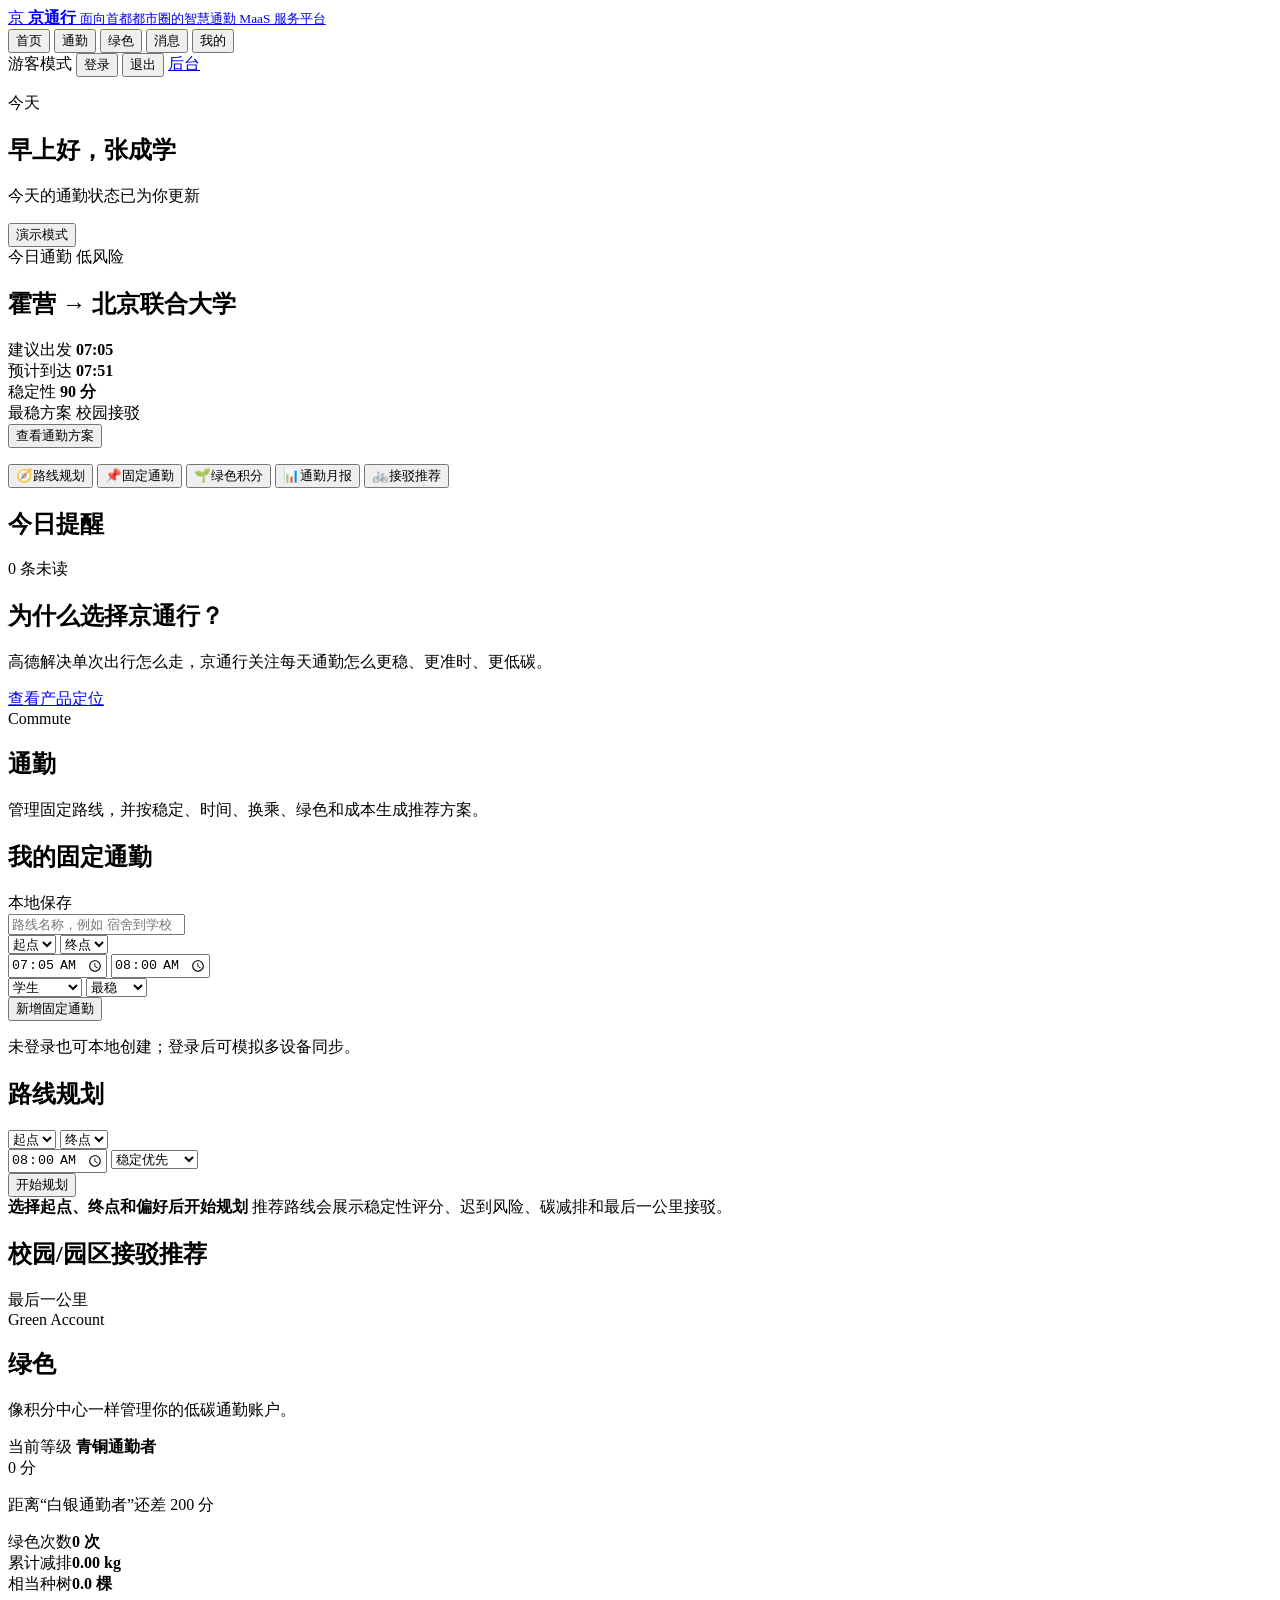
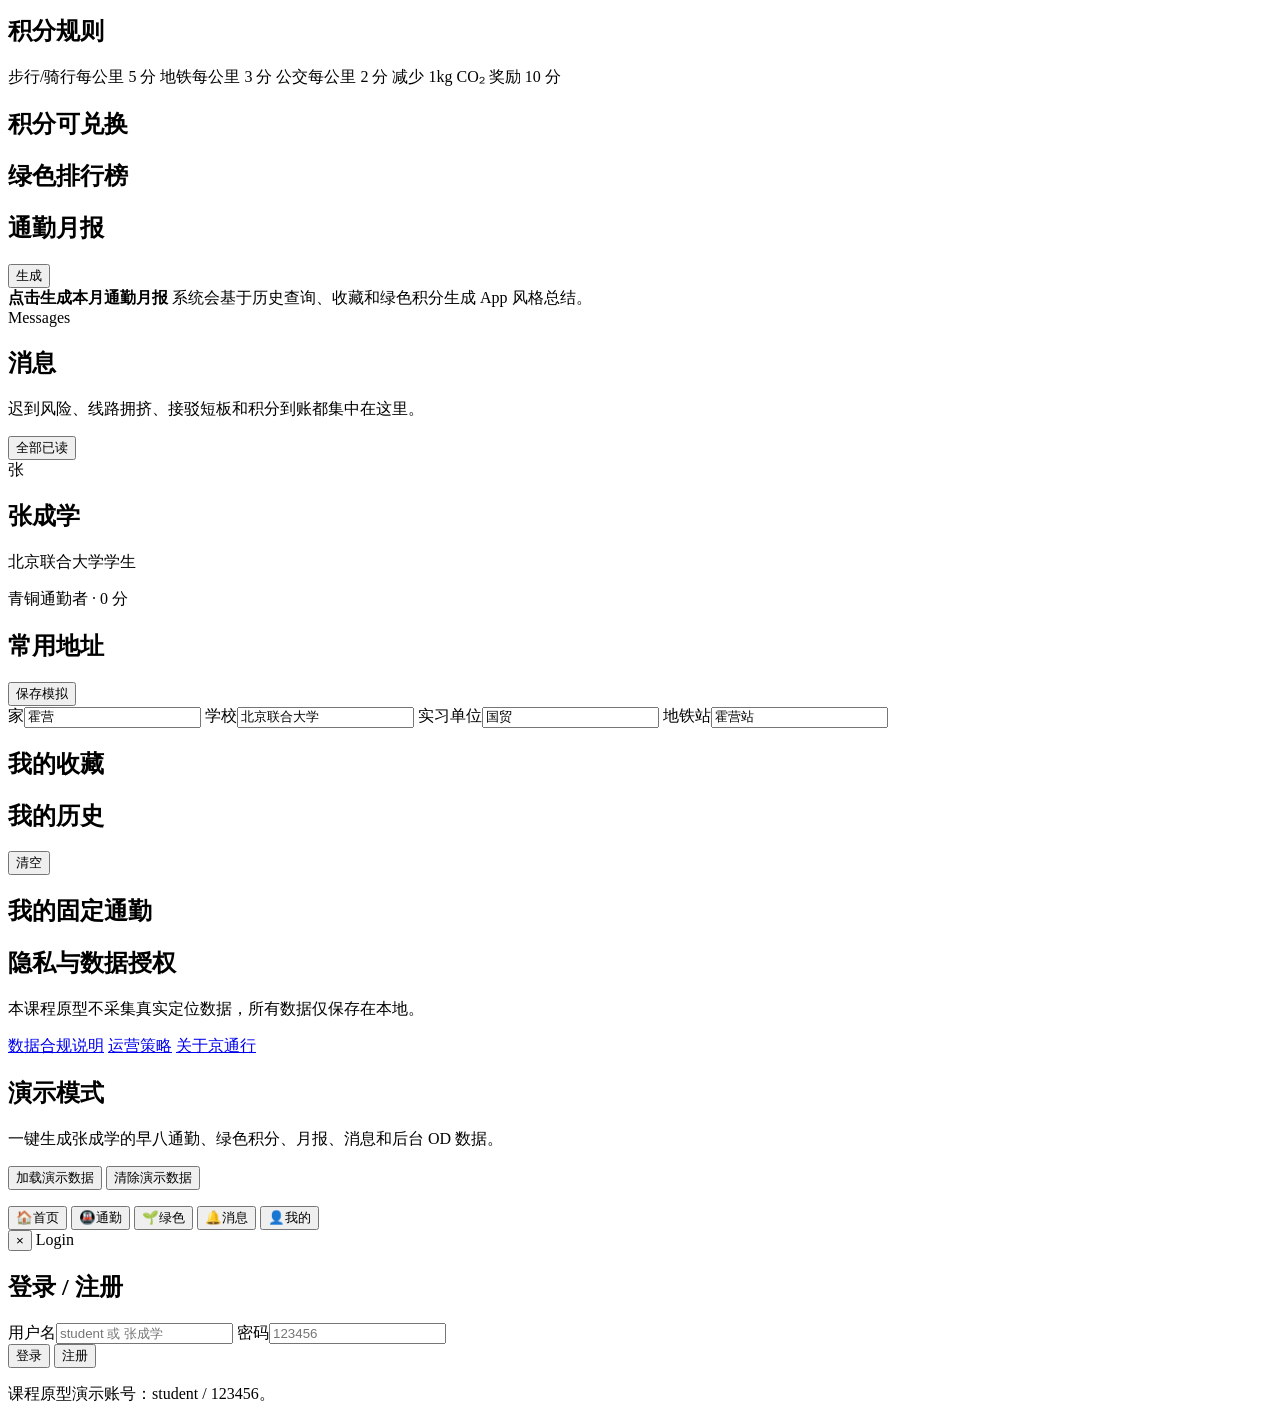
==== index.html @ 8324c2f1 "Add files via upload" ====
<!DOCTYPE html>
<html lang="zh-CN">
<head>
  <meta charset="UTF-8">
  <meta name="viewport" content="width=device-width, initial-scale=1.0">
  <title>京通行</title>
  <link rel="stylesheet" href="css/style.css">
</head>
<body class="app-body">
  <div id="appError" class="app-error" style="display:none;"></div>
  <header class="app-topbar">
    <a class="app-brand" href="index.html" aria-label="京通行首页">
      <span class="app-logo">京</span>
      <span>
        <strong>京通行</strong>
        <small>面向首都都市圈的智慧通勤 MaaS 服务平台</small>
      </span>
    </a>
    <nav class="desktop-app-tabs" aria-label="桌面端导航">
      <button class="app-tab-link active" type="button" data-tab="home" data-tab-target="home">首页</button>
      <button class="app-tab-link" type="button" data-tab="commute" data-tab-target="commute">通勤</button>
      <button class="app-tab-link" type="button" data-tab="green" data-tab-target="green">绿色</button>
      <button class="app-tab-link" type="button" data-tab="messages" data-tab-target="messages">消息</button>
      <button class="app-tab-link" type="button" data-tab="profile" data-tab-target="profile">我的</button>
    </nav>
    <div class="app-top-actions">
      <span id="currentUserLabel">游客模式</span>
      <button class="text-button" id="openAuthModalBtn" type="button">登录</button>
      <button class="text-button hidden" id="logoutBtn" type="button">退出</button>
      <a class="text-button" href="admin.html">后台</a>
    </div>
  </header>

  <main class="app-shell">
    <section class="app-panel active" id="tab-home" data-page="home" data-tab-panel="home">
      <div class="home-hero-card">
        <div>
          <p class="muted" id="todayDate">今天</p>
          <h1>早上好，<span id="homeUserName">张成学</span></h1>
          <p>今天的通勤状态已为你更新</p>
        </div>
        <button class="small-pill" id="enterDemoModeBtn" type="button" data-action="load-demo">演示模式</button>
      </div>

      <article class="today-commute-card" id="todayCommuteCard">
        <div class="card-header-row">
          <span class="section-kicker">今日通勤</span>
          <span class="risk-chip low" id="todayRiskTag">低风险</span>
        </div>
        <h2 id="todayRouteName">霍营 → 北京联合大学</h2>
        <div class="today-metrics">
          <div>
            <span>建议出发</span>
            <strong id="todayDepartTime">07:05</strong>
          </div>
          <div>
            <span>预计到达</span>
            <strong id="todayArrivalTime">07:51</strong>
          </div>
          <div>
            <span>稳定性</span>
            <strong id="todayStabilityScore">90 分</strong>
          </div>
        </div>
        <div class="stable-progress"><span id="todayStabilityBar"></span></div>
        <div class="route-tag-row">
          <span class="route-badge stable" id="todayRouteBadge">最稳方案</span>
          <span class="route-badge green">校园接驳</span>
        </div>
        <button class="app-primary-btn" type="button" data-go-tab="commute" id="viewTodayPlanBtn">查看通勤方案</button>
        <p class="demo-message" id="homeDemoModeMessage"></p>
      </article>

      <section class="quick-entry-grid" aria-label="快捷功能入口">
        <button type="button" data-go-tab="commute" data-focus="planner"><span>🧭</span>路线规划</button>
        <button type="button" data-go-tab="commute" data-focus="fixed"><span>📌</span>固定通勤</button>
        <button type="button" data-go-tab="green"><span>🌱</span>绿色积分</button>
        <button type="button" data-go-tab="green" data-focus="report"><span>📊</span>通勤月报</button>
        <button type="button" data-go-tab="commute" data-focus="last-mile"><span>🚲</span>接驳推荐</button>
      </section>

      <section class="app-card">
        <div class="card-header-row">
          <h2>今日提醒</h2>
          <span class="mini-count" id="unreadCount">0 条未读</span>
        </div>
        <div class="reminder-list" id="homeReminderList"></div>
      </section>

      <section class="difference-card">
        <h2>为什么选择京通行？</h2>
        <p>高德解决单次出行怎么走，京通行关注每天通勤怎么更稳、更准时、更低碳。</p>
        <a href="about.html">查看产品定位</a>
      </section>
    </section>

    <section class="app-panel" id="tab-commute" data-page="commute" data-tab-panel="commute">
      <div class="app-page-head">
        <div>
          <span class="section-kicker">Commute</span>
          <h1>通勤</h1>
          <p>管理固定路线，并按稳定、时间、换乘、绿色和成本生成推荐方案。</p>
        </div>
      </div>

      <section class="app-card" id="fixedSection">
        <div class="card-header-row">
          <h2>我的固定通勤</h2>
          <span class="muted">本地保存</span>
        </div>
        <div class="fixed-route-list app-list" id="fixedCommuteList"></div>
        <form class="compact-form" id="fixedCommuteForm">
          <input id="fixedRouteNameInput" type="text" placeholder="路线名称，例如 宿舍到学校" required>
          <div class="form-grid-2">
            <select id="fixedStartInput" required><option value="">起点</option></select>
            <select id="fixedEndInput" required><option value="">终点</option></select>
          </div>
          <div class="form-grid-2">
            <input id="fixedDepartTimeInput" type="time" value="07:05" aria-label="常用出发时间">
            <input id="fixedTargetArrivalInput" type="time" value="08:00" aria-label="目标到达时间">
          </div>
          <div class="form-grid-2">
            <select id="fixedUserTypeSelect">
              <option value="学生">学生</option>
              <option value="上班族">上班族</option>
              <option value="园区员工">园区员工</option>
            </select>
            <select id="fixedPreferenceSelect">
              <option value="stable">最稳</option>
              <option value="time">最快</option>
              <option value="green">绿色</option>
              <option value="cost">低成本</option>
            </select>
          </div>
          <button class="app-secondary-btn" type="submit">新增固定通勤</button>
          <p class="form-message" id="fixedCommuteMessage"></p>
          <p class="local-tip" id="fixedCommuteTip">未登录也可本地创建；登录后可模拟多设备同步。</p>
        </form>
      </section>

      <section class="app-card" id="plannerSection">
        <h2>路线规划</h2>
        <form class="planner-form compact-form" id="plannerForm">
          <div class="form-grid-2">
            <select id="startInput" required><option value="">起点</option></select>
            <select id="endInput" required><option value="">终点</option></select>
          </div>
          <div class="form-grid-2">
            <input id="targetArrivalInput" type="time" value="08:00" aria-label="目标到达时间">
            <select id="strategySelect">
              <option value="stable">稳定优先</option>
              <option value="time">时间优先</option>
              <option value="transfer">换乘少</option>
              <option value="green">绿色优先</option>
              <option value="cost">低成本优先</option>
            </select>
          </div>
          <button class="app-primary-btn" type="submit">开始规划</button>
        </form>
      </section>

      <section class="route-results" id="routeResults">
        <article class="empty-state">
          <strong>选择起点、终点和偏好后开始规划</strong>
          <span>推荐路线会展示稳定性评分、迟到风险、碳减排和最后一公里接驳。</span>
        </article>
      </section>

      <section class="app-card" id="lastMileSection">
        <div class="card-header-row">
          <h2>校园/园区接驳推荐</h2>
          <span class="muted">最后一公里</span>
        </div>
        <div class="last-mile-grid app-list" id="lastMileRecommendations"></div>
      </section>
    </section>

    <section class="app-panel" id="tab-green" data-page="green" data-tab-panel="green">
      <div class="app-page-head">
        <div>
          <span class="section-kicker">Green Account</span>
          <h1>绿色</h1>
          <p>像积分中心一样管理你的低碳通勤账户。</p>
        </div>
      </div>

      <section class="green-account-card">
        <div class="card-header-row">
          <span>当前等级</span>
          <strong id="greenLevel">青铜通勤者</strong>
        </div>
        <div class="green-score" id="greenPointTotal">0 分</div>
        <div class="stable-progress"><span id="greenProgressBar"></span></div>
        <p id="greenProgressText">距离“白银通勤者”还差 200 分</p>
        <div class="today-metrics">
          <div><span>绿色次数</span><strong id="greenTripCount">0 次</strong></div>
          <div><span>累计减排</span><strong id="carbonTotal">0.00 kg</strong></div>
          <div><span>相当种树</span><strong id="treeEquivalent">0.0 棵</strong></div>
        </div>
      </section>

      <section class="app-card">
        <h2>积分规则</h2>
        <div class="rule-chip-grid">
          <span>步行/骑行每公里 5 分</span>
          <span>地铁每公里 3 分</span>
          <span>公交每公里 2 分</span>
          <span>减少 1kg CO₂ 奖励 10 分</span>
        </div>
      </section>

      <section class="app-card">
        <h2>积分可兑换</h2>
        <div class="reward-grid" id="greenRewardList"></div>
      </section>

      <section class="app-card">
        <h2>绿色排行榜</h2>
        <div class="ranking-list" id="greenRankingList"></div>
      </section>

      <section class="app-card" id="monthlyReportSection">
        <div class="card-header-row">
          <h2>通勤月报</h2>
          <button class="mini-action" id="generateMonthlyReportBtn" type="button" data-action="generate-report">生成</button>
        </div>
        <div class="monthly-report-card" id="monthlyReportCard">
          <article class="empty-state">
            <strong>点击生成本月通勤月报</strong>
            <span>系统会基于历史查询、收藏和绿色积分生成 App 风格总结。</span>
          </article>
        </div>
      </section>
    </section>

    <section class="app-panel" id="tab-messages" data-page="messages" data-tab-panel="messages">
      <div class="app-page-head">
        <div>
          <span class="section-kicker">Messages</span>
          <h1>消息</h1>
          <p>迟到风险、线路拥挤、接驳短板和积分到账都集中在这里。</p>
        </div>
        <button class="mini-action" id="markAllReadBtn" type="button" data-action="mark-all-read">全部已读</button>
      </div>
      <div class="message-list" id="messageList"></div>
    </section>

    <section class="app-panel" id="tab-profile" data-page="profile" data-tab-panel="profile">
      <div class="profile-card">
        <div class="avatar">张</div>
        <div>
          <h1 id="profileUserName">张成学</h1>
          <p id="profileUserType">北京联合大学学生</p>
          <span id="profileGreenLevel">青铜通勤者 · 0 分</span>
        </div>
      </div>

      <section class="app-card">
        <div class="card-header-row">
          <h2>常用地址</h2>
          <button class="mini-action" type="button" id="saveAddressBtn" data-action="save-address">保存模拟</button>
        </div>
        <div class="address-grid">
          <label>家<input id="homeAddressInput" value="霍营"></label>
          <label>学校<input id="schoolAddressInput" value="北京联合大学"></label>
          <label>实习单位<input id="internAddressInput" value="国贸"></label>
          <label>地铁站<input id="metroAddressInput" value="霍营站"></label>
        </div>
        <p class="form-message" id="addressMessage"></p>
      </section>

      <section class="app-card">
        <h2>我的收藏</h2>
        <div class="record-list" id="favoriteList"></div>
      </section>

      <section class="app-card">
        <div class="card-header-row">
          <h2>我的历史</h2>
          <button class="mini-action" id="clearHistoryBtn" type="button" data-action="clear-history">清空</button>
        </div>
        <div class="record-list" id="historyList"></div>
      </section>

      <section class="app-card">
        <h2>我的固定通勤</h2>
        <div class="record-list" id="profileFixedCommuteList"></div>
      </section>

      <section class="app-card privacy-entry">
        <h2>隐私与数据授权</h2>
        <p>本课程原型不采集真实定位数据，所有数据仅保存在本地。</p>
        <div class="button-row">
          <a class="app-secondary-btn" href="data-policy.html">数据合规说明</a>
          <a class="app-secondary-btn" href="operation.html">运营策略</a>
          <a class="app-secondary-btn" href="about.html">关于京通行</a>
        </div>
      </section>

      <section class="app-card">
        <h2>演示模式</h2>
        <p class="muted">一键生成张成学的早八通勤、绿色积分、月报、消息和后台 OD 数据。</p>
        <div class="button-row">
          <button class="app-primary-btn" id="profileLoadDemoBtn" type="button" data-action="load-demo">加载演示数据</button>
          <button class="app-danger-btn" id="clearDemoDataBtn" type="button" data-action="clear-demo">清除演示数据</button>
        </div>
        <p class="demo-message" id="demoModeMessage"></p>
      </section>
    </section>
  </main>

  <nav class="bottom-tabbar" aria-label="移动端底部 Tab">
    <button class="app-tab-link active" type="button" data-tab="home" data-tab-target="home"><span>🏠</span>首页</button>
    <button class="app-tab-link" type="button" data-tab="commute" data-tab-target="commute"><span>🚇</span>通勤</button>
    <button class="app-tab-link" type="button" data-tab="green" data-tab-target="green"><span>🌱</span>绿色</button>
    <button class="app-tab-link" type="button" data-tab="messages" data-tab-target="messages"><span>🔔</span>消息</button>
    <button class="app-tab-link" type="button" data-tab="profile" data-tab-target="profile"><span>👤</span>我的</button>
  </nav>

  <div class="modal-overlay hidden" id="authModal" aria-hidden="true">
    <section class="auth-modal" role="dialog" aria-modal="true" aria-labelledby="authModalTitle">
      <button class="modal-close" id="closeAuthModalBtn" type="button" aria-label="关闭登录注册弹窗">×</button>
      <span class="section-kicker">Login</span>
      <h2 id="authModalTitle">登录 / 注册</h2>
      <label>用户名<input id="usernameInput" type="text" placeholder="student 或 张成学"></label>
      <label>密码<input id="passwordInput" type="password" placeholder="123456"></label>
      <div class="button-row">
        <button class="app-primary-btn" id="loginBtn" type="button">登录</button>
        <button class="app-secondary-btn" id="registerBtn" type="button">注册</button>
      </div>
      <p class="hint" id="authMessage">课程原型演示账号：student / 123456。</p>
    </section>
  </div>

  <script src="js/data.js"></script>
  <script src="js/storage.js"></script>
  <script src="js/routePlanner.js"></script>
  <script src="js/app.js"></script>
</body>
</html>
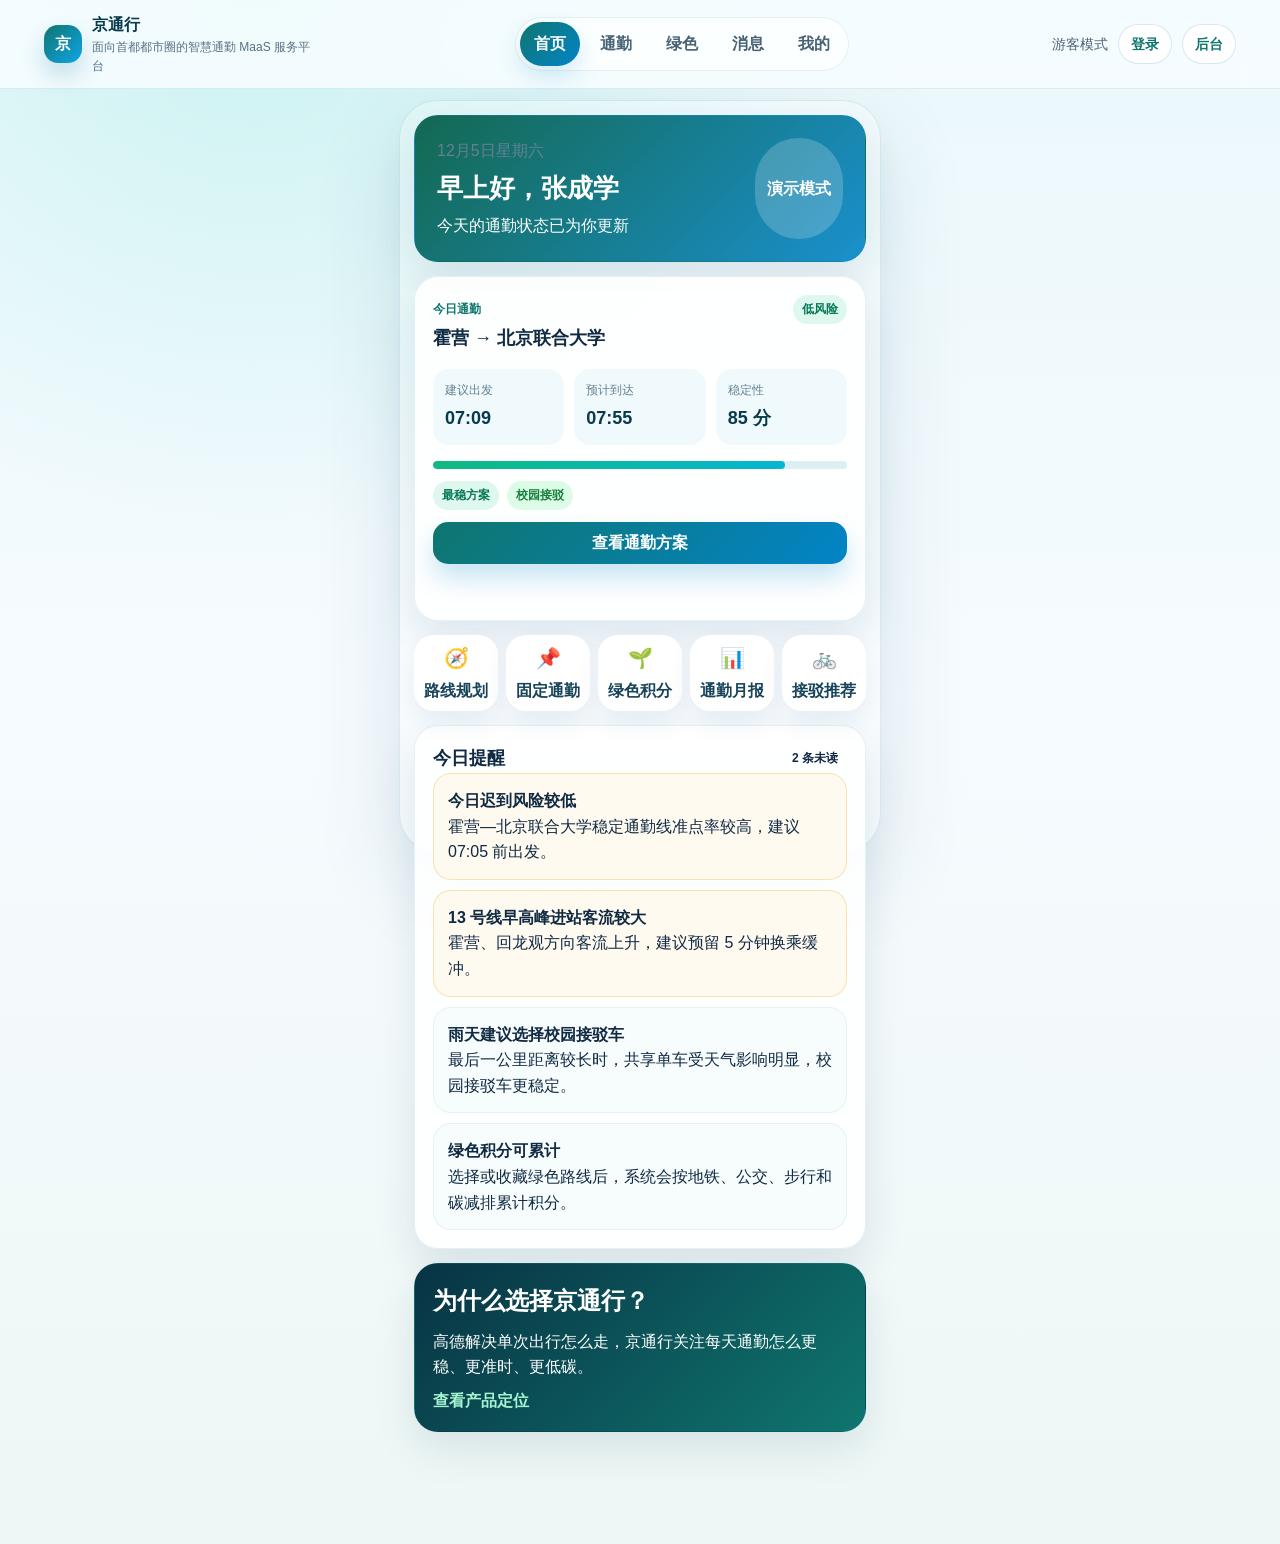
==== commit f17cac54: "Add files via upload" ====
--- a/index.html
+++ b/index.html
@@ -4,7 +4,7 @@
   <meta charset="UTF-8">
   <meta name="viewport" content="width=device-width, initial-scale=1.0">
   <title>京通行</title>
-  <link rel="stylesheet" href="css/style.css">
+  <link rel="stylesheet" href="./css/style.css">
 </head>
 <body class="app-body">
   <div id="appError" class="app-error" style="display:none;"></div>
@@ -332,9 +332,9 @@
     </section>
   </div>
 
-  <script src="js/data.js"></script>
-  <script src="js/storage.js"></script>
-  <script src="js/routePlanner.js"></script>
-  <script src="js/app.js"></script>
+  <script src="./js/data.js"></script>
+  <script src="./js/storage.js"></script>
+  <script src="./js/routePlanner.js"></script>
+  <script src="./js/app.js"></script>
 </body>
 </html>
--- a/css/style.css
+++ b/css/style.css
@@ -0,0 +1,3445 @@
+:root {
+  --bg: #edf8fb;
+  --surface: #ffffff;
+  --surface-soft: #f3fbfb;
+  --text: #12313f;
+  --muted: #647983;
+  --primary: #087ea4;
+  --primary-dark: #075e78;
+  --green: #16a085;
+  --green-dark: #0b7d6b;
+  --line: #d4e8ee;
+  --warning: #d97706;
+  --danger: #dc2626;
+  --shadow-soft: 0 8px 24px rgba(7, 94, 120, 0.1);
+  --shadow: 0 14px 40px rgba(7, 94, 120, 0.13);
+  --shadow-strong: 0 18px 48px rgba(7, 94, 120, 0.18);
+}
+
+/* Final App Prototype Upgrade */
+.app-body {
+  min-height: 100vh;
+  margin: 0;
+  background:
+    radial-gradient(circle at 20% 0%, rgba(45, 212, 191, 0.16), transparent 30%),
+    linear-gradient(180deg, #eaf8fb 0%, #f6fbff 45%, #eef7f5 100%);
+  color: #102a43;
+  font-family: "Microsoft YaHei", "PingFang SC", Arial, sans-serif;
+  padding-bottom: 88px;
+}
+
+.app-topbar {
+  position: sticky;
+  top: 0;
+  z-index: 50;
+  display: flex;
+  align-items: center;
+  justify-content: space-between;
+  gap: 16px;
+  padding: 12px clamp(16px, 4vw, 44px);
+  background: rgba(247, 253, 255, 0.86);
+  backdrop-filter: blur(16px);
+  border-bottom: 1px solid rgba(15, 118, 110, 0.12);
+}
+
+.app-brand {
+  display: flex;
+  align-items: center;
+  gap: 10px;
+  color: #073b4c;
+  text-decoration: none;
+}
+
+.app-logo {
+  display: grid;
+  place-items: center;
+  width: 38px;
+  height: 38px;
+  border-radius: 14px;
+  color: #fff;
+  font-weight: 800;
+  background: linear-gradient(135deg, #0f766e, #0ea5e9);
+  box-shadow: 0 12px 24px rgba(14, 116, 144, 0.22);
+}
+
+.app-brand strong,
+.app-brand small {
+  display: block;
+}
+
+.app-brand small {
+  max-width: 220px;
+  color: #587184;
+  font-size: 12px;
+}
+
+.desktop-app-tabs {
+  display: flex;
+  gap: 6px;
+  padding: 4px;
+  background: rgba(255, 255, 255, 0.7);
+  border: 1px solid rgba(15, 118, 110, 0.1);
+  border-radius: 999px;
+}
+
+.app-tab-link {
+  border: 0;
+  border-radius: 999px;
+  padding: 9px 14px;
+  background: transparent;
+  color: #486276;
+  font-weight: 700;
+  cursor: pointer;
+  transition: 0.2s ease;
+}
+
+.app-tab-link.active,
+.app-tab-link:hover {
+  color: #fff;
+  background: linear-gradient(135deg, #0f766e, #0284c7);
+  box-shadow: 0 10px 24px rgba(2, 132, 199, 0.18);
+}
+
+.app-top-actions {
+  display: flex;
+  align-items: center;
+  gap: 10px;
+  white-space: nowrap;
+  color: #486276;
+  font-size: 14px;
+}
+
+.text-button,
+.mini-action,
+.small-pill {
+  border: 1px solid rgba(14, 116, 144, 0.16);
+  border-radius: 999px;
+  background: #fff;
+  color: #0f766e;
+  cursor: pointer;
+  font-weight: 800;
+  text-decoration: none;
+}
+
+.text-button {
+  padding: 8px 12px;
+}
+
+.mini-action {
+  padding: 7px 11px;
+  font-size: 12px;
+}
+
+.mini-action.danger,
+.app-danger-btn {
+  color: #b42318;
+  border-color: rgba(220, 38, 38, 0.22);
+  background: #fff5f5;
+}
+
+.small-pill {
+  padding: 8px 12px;
+  color: #fff;
+  border: 0;
+  background: rgba(255, 255, 255, 0.2);
+}
+
+.app-shell {
+  width: min(100%, 480px);
+  margin: 0 auto;
+  padding: 18px 14px 24px;
+}
+
+.app-panel {
+  display: none;
+  animation: appFade 0.22s ease;
+}
+
+.app-panel.active {
+  display: block;
+}
+
+@keyframes appFade {
+  from { opacity: 0; transform: translateY(8px); }
+  to { opacity: 1; transform: translateY(0); }
+}
+
+.home-hero-card,
+.today-commute-card,
+.app-card,
+.green-account-card,
+.profile-card,
+.route-card,
+.difference-card {
+  border: 1px solid rgba(14, 116, 144, 0.1);
+  border-radius: 24px;
+  background: rgba(255, 255, 255, 0.88);
+  box-shadow: 0 18px 42px rgba(15, 67, 99, 0.11);
+}
+
+.home-hero-card {
+  display: flex;
+  justify-content: space-between;
+  gap: 18px;
+  padding: 22px;
+  color: #fff;
+  background:
+    linear-gradient(135deg, rgba(6, 95, 70, 0.94), rgba(2, 132, 199, 0.9)),
+    repeating-linear-gradient(120deg, rgba(255, 255, 255, 0.14) 0 2px, transparent 2px 28px);
+}
+
+.home-hero-card h1,
+.app-page-head h1,
+.profile-card h1 {
+  margin: 4px 0;
+  font-size: 26px;
+  letter-spacing: 0;
+}
+
+.home-hero-card p,
+.app-page-head p {
+  margin: 0;
+}
+
+.muted,
+.local-tip,
+.app-page-head p,
+.route-reason {
+  color: #648093;
+}
+
+.today-commute-card,
+.app-card,
+.green-account-card,
+.difference-card {
+  margin-top: 14px;
+  padding: 18px;
+}
+
+.card-header-row {
+  display: flex;
+  align-items: center;
+  justify-content: space-between;
+  gap: 10px;
+}
+
+.card-header-row h2,
+.app-card h2,
+.today-commute-card h2 {
+  margin: 0;
+  font-size: 18px;
+  letter-spacing: 0;
+}
+
+.section-kicker {
+  color: #0f766e;
+  font-size: 12px;
+  font-weight: 900;
+  text-transform: uppercase;
+}
+
+.today-metrics,
+.route-stat-grid,
+.mini-metrics {
+  display: grid;
+  gap: 10px;
+}
+
+.today-metrics {
+  grid-template-columns: repeat(3, 1fr);
+  margin: 16px 0;
+}
+
+.today-metrics div,
+.route-stat-grid div {
+  min-width: 0;
+  padding: 12px;
+  border-radius: 16px;
+  background: #f0f9fb;
+}
+
+.today-metrics span,
+.route-stat-grid span,
+.mini-metrics span {
+  display: block;
+  color: #648093;
+  font-size: 12px;
+}
+
+.today-metrics strong,
+.route-stat-grid strong {
+  display: block;
+  margin-top: 4px;
+  color: #073b4c;
+  font-size: 18px;
+}
+
+.stable-progress,
+.green-progress {
+  overflow: hidden;
+  height: 8px;
+  border-radius: 999px;
+  background: #dceff2;
+}
+
+.stable-progress span,
+.green-progress span {
+  display: block;
+  height: 100%;
+  border-radius: inherit;
+  background: linear-gradient(90deg, #10b981, #06b6d4);
+}
+
+.route-tag-row,
+.button-row,
+.mode-chain,
+.rule-chip-grid {
+  display: flex;
+  flex-wrap: wrap;
+  gap: 8px;
+  align-items: center;
+}
+
+.route-tag-row {
+  margin: 12px 0;
+}
+
+.route-badge,
+.risk-chip,
+.mini-count {
+  display: inline-flex;
+  align-items: center;
+  border-radius: 999px;
+  padding: 5px 9px;
+  font-size: 12px;
+  font-weight: 900;
+}
+
+.route-badge.stable,
+.risk-chip.low {
+  color: #047857;
+  background: #dff8ed;
+}
+
+.route-badge.time {
+  color: #0369a1;
+  background: #e0f2fe;
+}
+
+.route-badge.green {
+  color: #15803d;
+  background: #dcfce7;
+}
+
+.route-badge.cost,
+.risk-chip.medium {
+  color: #b45309;
+  background: #fff7d6;
+}
+
+.risk-chip.high {
+  color: #b42318;
+  background: #fee4e2;
+}
+
+.app-primary-btn,
+.app-secondary-btn,
+.app-danger-btn {
+  display: inline-flex;
+  align-items: center;
+  justify-content: center;
+  min-height: 42px;
+  border-radius: 15px;
+  padding: 0 16px;
+  border: 0;
+  font-weight: 900;
+  cursor: pointer;
+  text-decoration: none;
+  transition: transform 0.18s ease, box-shadow 0.18s ease;
+}
+
+.app-primary-btn {
+  width: 100%;
+  color: #fff;
+  background: linear-gradient(135deg, #0f766e, #0284c7);
+  box-shadow: 0 14px 26px rgba(2, 132, 199, 0.22);
+}
+
+.app-secondary-btn {
+  color: #0f766e;
+  background: #e7fbf8;
+  border: 1px solid rgba(15, 118, 110, 0.15);
+}
+
+.app-primary-btn:hover,
+.app-secondary-btn:hover,
+.mini-action:hover,
+.text-button:hover {
+  transform: translateY(-1px);
+}
+
+.quick-entry-grid {
+  display: grid;
+  grid-template-columns: repeat(5, 1fr);
+  gap: 8px;
+  margin-top: 14px;
+}
+
+.quick-entry-grid button {
+  min-height: 76px;
+  border: 0;
+  border-radius: 20px;
+  background: #fff;
+  color: #17445a;
+  box-shadow: 0 12px 24px rgba(15, 67, 99, 0.08);
+  font-weight: 800;
+  cursor: pointer;
+}
+
+.quick-entry-grid span {
+  display: block;
+  margin-bottom: 4px;
+  font-size: 20px;
+}
+
+.home-reminder,
+.record-row,
+.fixed-card,
+.message-card,
+.last-mile-card,
+.reward-card,
+.report-card,
+.empty-state {
+  padding: 14px;
+  border-radius: 18px;
+  background: #f7fcfd;
+  border: 1px solid rgba(14, 116, 144, 0.08);
+}
+
+.home-reminder + .home-reminder,
+.record-row + .record-row,
+.fixed-card + .fixed-card,
+.message-card + .message-card,
+.last-mile-card + .last-mile-card {
+  margin-top: 10px;
+}
+
+.home-reminder strong,
+.home-reminder span,
+.record-row strong,
+.record-row span,
+.empty-state strong,
+.empty-state span {
+  display: block;
+}
+
+.home-reminder.unread {
+  border-color: rgba(245, 158, 11, 0.28);
+  background: #fffaf0;
+}
+
+.difference-card {
+  background: linear-gradient(135deg, #083344, #0f766e);
+  color: #fff;
+}
+
+.difference-card h2,
+.difference-card p {
+  margin: 0 0 8px;
+}
+
+.difference-card a {
+  color: #a7f3d0;
+  font-weight: 900;
+}
+
+.app-page-head {
+  padding: 8px 2px 4px;
+}
+
+.compact-form {
+  display: grid;
+  gap: 10px;
+  margin-top: 12px;
+}
+
+.compact-form input,
+.compact-form select,
+.auth-modal input,
+.address-grid input {
+  width: 100%;
+  min-height: 42px;
+  box-sizing: border-box;
+  border: 1px solid rgba(14, 116, 144, 0.16);
+  border-radius: 14px;
+  padding: 0 12px;
+  background: #fff;
+  color: #123;
+}
+
+.form-grid-2 {
+  display: grid;
+  grid-template-columns: 1fr 1fr;
+  gap: 10px;
+}
+
+.form-message.success {
+  color: #047857;
+}
+
+.form-message.error,
+.demo-message.error {
+  color: #b42318;
+}
+
+.route-results {
+  display: grid;
+  gap: 14px;
+  margin-top: 14px;
+}
+
+.route-card h2 {
+  margin: 8px 0;
+  font-size: 18px;
+}
+
+.mode-chain span,
+.mode-chain i,
+.rule-chip-grid span {
+  padding: 7px 10px;
+  border-radius: 999px;
+  background: #ecfeff;
+  color: #0f766e;
+  font-size: 12px;
+  font-style: normal;
+  font-weight: 900;
+}
+
+.route-stat-grid {
+  grid-template-columns: repeat(2, 1fr);
+  margin: 14px 0;
+}
+
+.risk-alert {
+  display: grid;
+  gap: 4px;
+  padding: 12px;
+  border-radius: 16px;
+  margin: 12px 0;
+}
+
+.risk-alert.low {
+  background: #ecfdf3;
+}
+
+.risk-alert.medium {
+  background: #fffbeb;
+}
+
+.risk-alert.high {
+  background: #fff1f2;
+}
+
+.last-mile-mini {
+  padding: 12px;
+  border-radius: 16px;
+  background: #eefbf8;
+}
+
+.last-mile-mini span,
+.last-mile-mini p {
+  display: block;
+  margin: 4px 0 0;
+  color: #486276;
+}
+
+.route-detail summary {
+  margin: 12px 0;
+  color: #0f766e;
+  cursor: pointer;
+  font-weight: 900;
+}
+
+.route-detail ol {
+  margin: 0;
+  padding-left: 20px;
+  color: #486276;
+}
+
+.green-account-card {
+  color: #fff;
+  background:
+    linear-gradient(135deg, rgba(6, 95, 70, 0.95), rgba(16, 185, 129, 0.9)),
+    radial-gradient(circle at 80% 20%, rgba(255, 255, 255, 0.2), transparent 35%);
+}
+
+.green-account-card .today-metrics div {
+  background: rgba(255, 255, 255, 0.16);
+}
+
+.green-account-card span,
+.green-account-card p,
+.green-account-card strong {
+  color: #fff;
+}
+
+.green-score {
+  margin: 8px 0;
+  font-size: 44px;
+  font-weight: 900;
+}
+
+.reward-grid {
+  display: grid;
+  grid-template-columns: repeat(2, 1fr);
+  gap: 10px;
+}
+
+.reward-card.available {
+  border-color: rgba(16, 185, 129, 0.32);
+  background: #f0fdf4;
+}
+
+.rank-item {
+  display: grid;
+  grid-template-columns: 34px 1fr auto;
+  gap: 8px;
+  align-items: center;
+  padding: 12px;
+  border-radius: 16px;
+}
+
+.rank-item.current {
+  background: #ecfeff;
+}
+
+.rank-item span {
+  display: grid;
+  place-items: center;
+  width: 28px;
+  height: 28px;
+  border-radius: 50%;
+  color: #fff;
+  background: #0f766e;
+  font-weight: 900;
+}
+
+.rank-item em {
+  color: #648093;
+  font-style: normal;
+  font-size: 12px;
+}
+
+.message-card.unread {
+  border-color: rgba(14, 165, 233, 0.3);
+  background: #f0f9ff;
+}
+
+.profile-card {
+  display: flex;
+  align-items: center;
+  gap: 16px;
+  padding: 18px;
+  color: #fff;
+  background: linear-gradient(135deg, #0f766e, #075985);
+}
+
+.avatar {
+  display: grid;
+  place-items: center;
+  flex: 0 0 58px;
+  width: 58px;
+  height: 58px;
+  border-radius: 22px;
+  color: #0f766e;
+  background: #fff;
+  font-size: 26px;
+  font-weight: 900;
+}
+
+.profile-card p,
+.profile-card span {
+  margin: 0;
+  color: rgba(255, 255, 255, 0.82);
+}
+
+.address-grid {
+  display: grid;
+  grid-template-columns: repeat(2, 1fr);
+  gap: 10px;
+}
+
+.address-grid label {
+  display: grid;
+  gap: 6px;
+  color: #486276;
+  font-size: 13px;
+  font-weight: 800;
+}
+
+.privacy-entry .button-row .app-secondary-btn {
+  flex: 1 1 120px;
+}
+
+.modal-overlay {
+  position: fixed;
+  inset: 0;
+  z-index: 100;
+  display: grid;
+  place-items: center;
+  padding: 20px;
+  background: rgba(8, 33, 48, 0.5);
+}
+
+.modal-overlay.hidden,
+.hidden {
+  display: none !important;
+}
+
+.auth-modal {
+  position: relative;
+  display: grid;
+  gap: 12px;
+  width: min(100%, 360px);
+  padding: 22px;
+  border-radius: 24px;
+  background: #fff;
+  box-shadow: 0 30px 80px rgba(0, 0, 0, 0.2);
+}
+
+.modal-close {
+  position: absolute;
+  top: 12px;
+  right: 12px;
+  width: 34px;
+  height: 34px;
+  border: 0;
+  border-radius: 50%;
+  background: #eef7fb;
+  cursor: pointer;
+}
+
+.bottom-tabbar {
+  position: fixed;
+  right: 0;
+  bottom: 0;
+  left: 0;
+  z-index: 60;
+  display: none;
+  grid-template-columns: repeat(5, 1fr);
+  gap: 4px;
+  max-width: 480px;
+  margin: 0 auto;
+  padding: 8px 10px calc(8px + env(safe-area-inset-bottom));
+  background: rgba(255, 255, 255, 0.92);
+  border-top: 1px solid rgba(14, 116, 144, 0.12);
+  box-shadow: 0 -12px 30px rgba(15, 67, 99, 0.12);
+  backdrop-filter: blur(16px);
+}
+
+.bottom-tabbar .app-tab-link {
+  display: grid;
+  gap: 2px;
+  justify-items: center;
+  padding: 7px 4px;
+  font-size: 12px;
+}
+
+.bottom-tabbar .app-tab-link span {
+  font-size: 17px;
+}
+
+@media (max-width: 860px) {
+  .desktop-app-tabs {
+    display: none;
+  }
+
+  .bottom-tabbar {
+    display: grid;
+  }
+
+  .app-topbar {
+    padding: 10px 14px;
+  }
+
+  .app-brand small {
+    display: none;
+  }
+
+  .app-top-actions {
+    gap: 6px;
+    font-size: 12px;
+  }
+
+  .text-button {
+    padding: 7px 9px;
+  }
+}
+
+@media (max-width: 430px) {
+  .quick-entry-grid {
+    grid-template-columns: repeat(3, 1fr);
+  }
+
+  .today-metrics,
+  .form-grid-2,
+  .route-stat-grid,
+  .reward-grid,
+  .address-grid {
+    grid-template-columns: 1fr;
+  }
+
+  .home-hero-card,
+  .card-header-row {
+    align-items: flex-start;
+  }
+
+  .home-hero-card,
+  .card-header-row,
+  .profile-card {
+    flex-direction: column;
+  }
+}
+
+@media (min-width: 1000px) {
+  .app-shell {
+    padding-top: 26px;
+  }
+
+  .app-body::before {
+    content: "";
+    position: fixed;
+    inset: 100px auto auto 50%;
+    width: min(480px, 90vw);
+    height: calc(100vh - 150px);
+    transform: translateX(-50%);
+    border-radius: 38px;
+    border: 1px solid rgba(14, 116, 144, 0.12);
+    background: rgba(255, 255, 255, 0.22);
+    box-shadow: 0 30px 90px rgba(15, 67, 99, 0.12);
+    pointer-events: none;
+  }
+}
+
+* {
+  box-sizing: border-box;
+}
+
+html {
+  scroll-behavior: smooth;
+}
+
+body {
+  margin: 0;
+  color: var(--text);
+  font-family: "Microsoft YaHei", "PingFang SC", Arial, sans-serif;
+  line-height: 1.6;
+  background:
+    radial-gradient(circle at 18% 8%, rgba(22, 160, 133, 0.12), transparent 30%),
+    radial-gradient(circle at 82% 16%, rgba(8, 126, 164, 0.1), transparent 28%),
+    linear-gradient(180deg, rgba(231, 249, 252, 0.95) 0%, rgba(248, 253, 253, 0.98) 48%, #ffffff 100%),
+    repeating-linear-gradient(90deg, rgba(8, 126, 164, 0.05) 0 1px, transparent 1px 44px);
+}
+
+a {
+  color: inherit;
+  text-decoration: none;
+}
+
+button,
+input,
+select {
+  font: inherit;
+}
+
+button {
+  border: 0;
+}
+
+.site-header {
+  position: sticky;
+  top: 0;
+  z-index: 20;
+  display: grid;
+  grid-template-columns: auto minmax(360px, 1fr) auto;
+  align-items: center;
+  gap: 24px;
+  padding: 14px 6vw;
+  border-bottom: 1px solid rgba(212, 232, 238, 0.9);
+  background: rgba(255, 255, 255, 0.92);
+  backdrop-filter: blur(14px);
+}
+
+.brand {
+  display: inline-flex;
+  align-items: center;
+  gap: 12px;
+}
+
+.brand-mark {
+  display: inline-grid;
+  width: 42px;
+  height: 42px;
+  place-items: center;
+  border-radius: 12px;
+  background: linear-gradient(135deg, var(--primary), var(--green));
+  color: #fff;
+  font-weight: 800;
+  box-shadow: 0 10px 24px rgba(22, 160, 133, 0.24);
+}
+
+.brand strong,
+.brand small {
+  display: block;
+  white-space: nowrap;
+}
+
+.brand small {
+  color: var(--muted);
+  font-size: 12px;
+}
+
+.nav {
+  display: flex;
+  flex-wrap: wrap;
+  justify-content: center;
+  gap: 6px;
+}
+
+.nav a {
+  padding: 8px 11px;
+  border-radius: 999px;
+  color: var(--muted);
+  font-size: 14px;
+}
+
+.nav a:hover {
+  background: #eaf8fb;
+  color: var(--primary-dark);
+}
+
+.header-login {
+  display: flex;
+  align-items: center;
+  gap: 10px;
+  min-width: 180px;
+  padding: 6px;
+  border: 1px solid var(--line);
+  border-radius: 14px;
+  background: var(--surface-soft);
+}
+
+.header-login span {
+  flex: 1;
+  color: var(--muted);
+  font-size: 13px;
+  font-weight: 800;
+  white-space: nowrap;
+}
+
+.header-login-btn {
+  min-height: 34px;
+  padding: 7px 10px;
+  border-radius: 10px;
+  background: #fff;
+  color: var(--primary-dark);
+  cursor: pointer;
+  font-weight: 800;
+  white-space: nowrap;
+}
+
+.header-login-btn:hover {
+  background: #eaf8fb;
+}
+
+main {
+  width: min(1180px, 92vw);
+  margin: 0 auto;
+}
+
+.hero {
+  display: grid;
+  grid-template-columns: minmax(0, 1.05fr) minmax(320px, 0.95fr);
+  gap: 34px;
+  align-items: center;
+  min-height: 560px;
+  padding: 70px 0 42px;
+}
+
+.hero-content h1,
+.admin-hero h1 {
+  margin: 10px 0 10px;
+  max-width: 760px;
+  font-size: clamp(36px, 6vw, 64px);
+  line-height: 1.08;
+  letter-spacing: 0;
+}
+
+.hero-subtitle {
+  margin: 0 0 18px;
+  color: var(--green-dark);
+  font-size: clamp(20px, 3vw, 30px);
+  font-weight: 800;
+}
+
+.hero-text,
+.section-head p,
+.body-text {
+  margin: 0;
+  color: var(--muted);
+}
+
+.eyebrow {
+  margin: 0;
+  color: var(--green-dark);
+  font-size: 13px;
+  font-weight: 800;
+  letter-spacing: 0;
+  text-transform: uppercase;
+}
+
+.hero-actions,
+.button-row {
+  display: flex;
+  flex-wrap: wrap;
+  gap: 12px;
+  margin-top: 24px;
+}
+
+.btn {
+  display: inline-flex;
+  align-items: center;
+  justify-content: center;
+  min-height: 42px;
+  padding: 10px 18px;
+  border-radius: 10px;
+  cursor: pointer;
+  transition: transform 0.18s ease, box-shadow 0.18s ease, background 0.18s ease;
+}
+
+.btn.primary {
+  background: linear-gradient(135deg, var(--primary), var(--green));
+  color: #fff;
+  box-shadow: 0 9px 22px rgba(22, 160, 133, 0.22);
+}
+
+.btn.secondary {
+  border: 1px solid #bce5df;
+  background: #e6f7f4;
+  color: var(--green-dark);
+}
+
+.btn.ghost {
+  border: 1px solid var(--line);
+  background: #fff;
+  color: var(--primary-dark);
+}
+
+.btn:hover {
+  box-shadow: 0 14px 28px rgba(7, 94, 120, 0.16);
+  transform: translateY(-2px);
+}
+
+.btn.primary:hover {
+  box-shadow: 0 16px 34px rgba(22, 160, 133, 0.28);
+  filter: saturate(1.08);
+}
+
+.btn.secondary:hover,
+.btn.ghost:hover {
+  border-color: rgba(8, 126, 164, 0.28);
+  background: #f0fbfb;
+}
+
+.metro-visual {
+  position: relative;
+  min-height: 350px;
+  overflow: hidden;
+  border: 1px solid rgba(8, 126, 164, 0.14);
+  border-radius: 24px;
+  background:
+    linear-gradient(135deg, rgba(8, 126, 164, 0.15), rgba(22, 160, 133, 0.18)),
+    repeating-linear-gradient(90deg, rgba(255, 255, 255, 0.24) 0 1px, transparent 1px 42px);
+  box-shadow: var(--shadow);
+}
+
+.metro-visual::before,
+.metro-visual::after {
+  content: "";
+  position: absolute;
+  left: 8%;
+  right: 8%;
+  height: 3px;
+  border-radius: 999px;
+  background: rgba(255, 255, 255, 0.72);
+}
+
+.metro-visual::before {
+  top: calc(50% - 18px);
+}
+
+.metro-visual::after {
+  top: calc(50% + 24px);
+}
+
+.metro-track {
+  position: absolute;
+  left: 10%;
+  right: 10%;
+  top: 50%;
+  height: 8px;
+  border-radius: 999px;
+  background: linear-gradient(90deg, var(--primary), var(--green));
+  box-shadow: 0 0 0 8px rgba(255, 255, 255, 0.28);
+}
+
+.metro-track::before {
+  content: "";
+  position: absolute;
+  inset: -28px 4%;
+  background:
+    repeating-linear-gradient(90deg, transparent 0 28px, rgba(7, 94, 120, 0.22) 28px 32px);
+  transform: skewX(-18deg);
+}
+
+.metro-station {
+  position: absolute;
+  display: grid;
+  place-content: center;
+  gap: 2px;
+  width: 116px;
+  height: 116px;
+  padding: 12px;
+  border: 8px solid #ccefed;
+  border-radius: 50%;
+  background: #fff;
+  box-shadow: var(--shadow);
+  text-align: center;
+  z-index: 2;
+}
+
+.metro-station span {
+  color: var(--muted);
+  font-size: 12px;
+}
+
+.metro-station strong {
+  color: var(--primary-dark);
+  font-size: 14px;
+}
+
+.metro-station-a {
+  left: 5%;
+  top: 34%;
+}
+
+.metro-station-b {
+  left: calc(50% - 58px);
+  top: 34%;
+}
+
+.metro-station-c {
+  right: 5%;
+  top: 34%;
+}
+
+.summary-grid,
+.dashboard-row {
+  display: grid;
+  grid-template-columns: repeat(4, minmax(0, 1fr));
+  gap: 16px;
+  margin-bottom: 30px;
+}
+
+.section {
+  margin: 30px 0;
+  padding: 30px;
+  border: 1px solid var(--line);
+  border-radius: 22px;
+  background: rgba(255, 255, 255, 0.88);
+  box-shadow: 0 8px 28px rgba(7, 94, 120, 0.08);
+}
+
+.section-head {
+  display: flex;
+  align-items: flex-end;
+  justify-content: space-between;
+  gap: 24px;
+  margin-bottom: 22px;
+}
+
+.section-head > p {
+  max-width: 520px;
+}
+
+.section-actions {
+  display: flex;
+  align-items: center;
+  justify-content: flex-end;
+  gap: 14px;
+}
+
+.section-actions p {
+  max-width: 520px;
+  margin: 0;
+  color: var(--muted);
+}
+
+.section-title h2,
+.panel h3,
+.login-card h2 {
+  margin: 4px 0 0;
+  line-height: 1.24;
+}
+
+.metric-card,
+.panel,
+.route-card,
+.green-card,
+.login-card,
+.route-empty,
+.traffic-card {
+  border: 1px solid var(--line);
+  border-radius: 16px;
+  background: var(--surface);
+  box-shadow: 0 10px 28px rgba(7, 94, 120, 0.1);
+  transition: transform 0.18s ease, box-shadow 0.18s ease, border-color 0.18s ease;
+}
+
+.metric-card:hover,
+.panel:hover,
+.route-card:hover,
+.green-card:hover,
+.traffic-card:hover {
+  border-color: rgba(8, 126, 164, 0.22);
+  box-shadow: var(--shadow-strong);
+  transform: translateY(-2px);
+}
+
+.metric-card {
+  padding: 20px;
+}
+
+.metric-card span,
+.green-card span,
+.stat-item span {
+  display: block;
+  color: var(--muted);
+  font-size: 14px;
+}
+
+.metric-card strong {
+  display: block;
+  margin-top: 6px;
+  color: var(--primary-dark);
+  font-size: 26px;
+}
+
+.two-column {
+  display: grid;
+  grid-template-columns: repeat(2, minmax(0, 1fr));
+  gap: 20px;
+}
+
+.panel,
+.green-card,
+.login-card {
+  padding: 22px;
+}
+
+.scenario-list {
+  display: grid;
+  gap: 12px;
+}
+
+.scenario-list div {
+  padding: 13px;
+  border-radius: 12px;
+  background: var(--surface-soft);
+}
+
+.scenario-list strong,
+.scenario-list span {
+  display: block;
+}
+
+.scenario-list span {
+  color: var(--muted);
+  font-size: 14px;
+}
+
+.product-position {
+  display: grid;
+  grid-template-columns: minmax(0, 1.08fr) minmax(0, 0.92fr);
+  gap: 20px;
+  margin: 30px 0;
+}
+
+.contrast-grid,
+.scope-steps {
+  display: grid;
+  gap: 14px;
+}
+
+.contrast-grid {
+  grid-template-columns: repeat(2, minmax(0, 1fr));
+  margin-top: 18px;
+}
+
+.contrast-item,
+.scope-steps div {
+  min-height: 150px;
+  padding: 18px;
+  border-radius: 14px;
+  border: 1px solid rgba(8, 126, 164, 0.14);
+  background: var(--surface-soft);
+}
+
+.contrast-item span,
+.scope-steps span {
+  display: inline-flex;
+  margin-bottom: 8px;
+  color: var(--green-dark);
+  font-size: 13px;
+  font-weight: 800;
+}
+
+.contrast-item strong,
+.scope-steps strong {
+  display: block;
+  margin-bottom: 8px;
+  line-height: 1.35;
+}
+
+.contrast-item p,
+.scope-steps p {
+  margin: 0;
+  color: var(--muted);
+  font-size: 14px;
+}
+
+.highlight-card {
+  background:
+    linear-gradient(135deg, rgba(8, 126, 164, 0.1), rgba(22, 160, 133, 0.14)),
+    #f7fefe;
+  border-color: rgba(22, 160, 133, 0.28);
+}
+
+.highlight-card strong {
+  color: var(--primary-dark);
+}
+
+.muted-card {
+  background: #f8fbfc;
+}
+
+.form-grid,
+.planner-card {
+  display: grid;
+  gap: 16px;
+  align-items: end;
+}
+
+.form-grid {
+  grid-template-columns: repeat(2, minmax(0, 1fr));
+}
+
+.planner-card {
+  grid-template-columns: 1fr 1fr 1fr 1fr auto;
+  padding: 20px;
+  border: 1px solid var(--line);
+  border-radius: 18px;
+  background: linear-gradient(180deg, #ffffff, #f6fcfc);
+}
+
+label {
+  display: grid;
+  gap: 8px;
+  color: var(--text);
+  font-weight: 800;
+}
+
+input,
+select {
+  width: 100%;
+  min-height: 44px;
+  padding: 10px 12px;
+  border: 1px solid #c7dde3;
+  border-radius: 10px;
+  outline: none;
+  background: #fff;
+  color: var(--text);
+}
+
+input:focus,
+select:focus {
+  border-color: var(--primary);
+  box-shadow: 0 0 0 3px rgba(8, 126, 164, 0.12);
+}
+
+.hint {
+  margin-bottom: 0;
+  color: var(--muted);
+  font-size: 14px;
+}
+
+.full {
+  width: 100%;
+}
+
+.form-message {
+  min-height: 22px;
+  margin: 0;
+  color: var(--muted);
+  font-size: 14px;
+}
+
+.form-message.success {
+  color: var(--green-dark);
+}
+
+.form-message.error {
+  color: var(--danger);
+}
+
+.demo-message {
+  min-height: 24px;
+  margin: 14px 0 0;
+  color: var(--green-dark);
+  font-weight: 800;
+}
+
+.demo-message.error {
+  color: var(--danger);
+}
+
+.prototype-tip {
+  margin-bottom: 18px;
+  padding: 12px 14px;
+  border: 1px solid #bce5df;
+  border-radius: 12px;
+  background: #effcf8;
+  color: var(--green-dark);
+  font-weight: 800;
+}
+
+.fixed-commute-layout {
+  display: grid;
+  grid-template-columns: minmax(280px, 0.85fr) minmax(0, 1.15fr);
+  gap: 20px;
+  align-items: start;
+}
+
+.fixed-commute-form {
+  display: grid;
+  gap: 14px;
+}
+
+.fixed-commute-panel {
+  min-height: 100%;
+}
+
+.fixed-route-list {
+  display: grid;
+  gap: 14px;
+  margin-top: 16px;
+}
+
+.fixed-route-card {
+  display: grid;
+  gap: 14px;
+  padding: 16px;
+  border: 1px solid rgba(8, 126, 164, 0.14);
+  border-radius: 14px;
+  background:
+    linear-gradient(135deg, rgba(8, 126, 164, 0.06), rgba(22, 160, 133, 0.08)),
+    #ffffff;
+}
+
+.fixed-route-head {
+  display: flex;
+  justify-content: space-between;
+  gap: 14px;
+  align-items: flex-start;
+}
+
+.fixed-route-head h4 {
+  margin: 0 0 4px;
+  font-size: 18px;
+  line-height: 1.3;
+}
+
+.fixed-route-head p,
+.fixed-route-meta,
+.commute-advice p {
+  margin: 0;
+  color: var(--muted);
+  font-size: 14px;
+}
+
+.fixed-route-meta,
+.commute-advice {
+  display: grid;
+  gap: 8px;
+}
+
+.commute-advice {
+  grid-template-columns: repeat(2, minmax(0, 1fr));
+  padding: 12px;
+  border-radius: 12px;
+  background: var(--surface-soft);
+}
+
+.commute-advice div {
+  display: grid;
+  gap: 2px;
+}
+
+.commute-advice div:last-child {
+  grid-column: 1 / -1;
+}
+
+.commute-advice span {
+  color: var(--muted);
+  font-size: 12px;
+}
+
+.commute-advice strong {
+  color: var(--text);
+}
+
+.risk-pill {
+  display: inline-flex;
+  align-items: center;
+  width: fit-content;
+  min-height: 28px;
+  padding: 4px 10px;
+  border-radius: 999px;
+  font-size: 13px;
+  font-weight: 800;
+}
+
+.risk-pill.low {
+  background: #ecfdf5;
+  color: var(--green-dark);
+}
+
+.risk-pill.medium {
+  background: #fff7ed;
+  color: var(--warning);
+}
+
+.risk-pill.high {
+  background: #fff1f2;
+  color: var(--danger);
+}
+
+.risk-text.low {
+  color: var(--green-dark);
+}
+
+.risk-text.medium {
+  color: var(--warning);
+}
+
+.risk-text.high {
+  color: var(--danger);
+}
+
+.fixed-route-actions {
+  display: flex;
+  flex-wrap: wrap;
+  gap: 10px;
+}
+
+.result-grid {
+  display: grid;
+  grid-template-columns: repeat(3, minmax(0, 1fr));
+  gap: 16px;
+  margin-top: 20px;
+}
+
+.route-empty {
+  grid-column: 1 / -1;
+  display: grid;
+  gap: 6px;
+  padding: 22px;
+  color: var(--muted);
+  background: var(--surface-soft);
+}
+
+.route-empty strong {
+  color: var(--primary-dark);
+}
+
+.route-card {
+  display: grid;
+  gap: 14px;
+  padding: 20px;
+  position: relative;
+  overflow: hidden;
+}
+
+.route-card::before {
+  content: "";
+  position: absolute;
+  inset: 0 0 auto;
+  height: 4px;
+  background: linear-gradient(90deg, var(--primary), var(--green));
+}
+
+.route-card-head {
+  display: flex;
+  align-items: center;
+  justify-content: space-between;
+  gap: 10px;
+}
+
+.route-card-labels {
+  display: flex;
+  flex-wrap: wrap;
+  justify-content: flex-end;
+  gap: 8px;
+}
+
+.recommend-badge {
+  display: inline-flex;
+  align-items: center;
+  min-height: 28px;
+  padding: 4px 10px;
+  border-radius: 999px;
+  background: linear-gradient(135deg, #e6f7f4, #eaf8fb);
+  color: var(--primary-dark);
+  font-size: 13px;
+  font-weight: 800;
+  white-space: nowrap;
+}
+
+.route-card h3 {
+  margin: 0;
+  min-height: 54px;
+  line-height: 1.3;
+}
+
+.route-meta {
+  display: flex;
+  flex-wrap: wrap;
+  gap: 8px;
+}
+
+.tag,
+.status-pill {
+  display: inline-flex;
+  align-items: center;
+  min-height: 28px;
+  padding: 4px 10px;
+  border-radius: 999px;
+  font-size: 13px;
+}
+
+.tag {
+  background: #e9f7f7;
+  color: var(--green-dark);
+}
+
+.status-pill {
+  background: #eaf8fb;
+  color: var(--primary-dark);
+  font-weight: 800;
+}
+
+.status-pill.ok {
+  background: #ecfdf5;
+  color: var(--green-dark);
+}
+
+.status-pill.congested {
+  background: #fff7ed;
+  color: var(--warning);
+}
+
+.status-pill.delay {
+  background: #fff1f2;
+  color: var(--danger);
+}
+
+.status-pill.closed {
+  background: #f3f4f6;
+  color: #6b7280;
+}
+
+.route-stats {
+  display: grid;
+  grid-template-columns: repeat(2, minmax(0, 1fr));
+  gap: 10px;
+}
+
+.stat-item {
+  padding: 10px;
+  border-radius: 12px;
+  background: linear-gradient(180deg, #f8fefe, var(--surface-soft));
+  border: 1px solid rgba(212, 232, 238, 0.75);
+}
+
+.stat-item strong {
+  display: block;
+  margin-top: 2px;
+  color: var(--primary-dark);
+  font-size: 18px;
+}
+
+.risk-alert {
+  display: grid;
+  gap: 4px;
+  padding: 12px 14px;
+  border-radius: 12px;
+  border: 1px solid transparent;
+  font-size: 14px;
+}
+
+.risk-alert strong {
+  font-size: 15px;
+}
+
+.risk-alert.low {
+  background: #ecfdf5;
+  border-color: rgba(16, 185, 129, 0.22);
+  color: var(--green-dark);
+}
+
+.risk-alert.medium {
+  background: #fff7ed;
+  border-color: rgba(245, 158, 11, 0.26);
+  color: var(--warning);
+}
+
+.risk-alert.high {
+  background: #fff1f2;
+  border-color: rgba(225, 29, 72, 0.24);
+  color: var(--danger);
+}
+
+.last-mile-grid,
+.reward-grid {
+  display: grid;
+  grid-template-columns: repeat(4, minmax(0, 1fr));
+  gap: 16px;
+}
+
+.last-mile-card,
+.reward-card,
+.last-mile-detail,
+.green-exchange-card {
+  border: 1px solid rgba(8, 126, 164, 0.14);
+  border-radius: 14px;
+  background: linear-gradient(180deg, #ffffff, #f6fcfc);
+  box-shadow: var(--shadow-soft);
+}
+
+.last-mile-card,
+.reward-card {
+  display: grid;
+  gap: 12px;
+  padding: 16px;
+}
+
+.last-mile-card-head,
+.last-mile-detail-head {
+  display: flex;
+  justify-content: space-between;
+  gap: 10px;
+  align-items: flex-start;
+}
+
+.last-mile-card-head strong {
+  line-height: 1.35;
+}
+
+.last-mile-info-grid {
+  display: grid;
+  grid-template-columns: repeat(2, minmax(0, 1fr));
+  gap: 10px;
+}
+
+.last-mile-info-grid div {
+  padding: 10px;
+  border-radius: 12px;
+  background: var(--surface-soft);
+}
+
+.last-mile-info-grid span,
+.reward-card span {
+  display: block;
+  color: var(--muted);
+  font-size: 12px;
+}
+
+.last-mile-info-grid strong,
+.reward-card strong {
+  display: block;
+  margin-top: 2px;
+  color: var(--primary-dark);
+}
+
+.last-mile-mode-list {
+  display: grid;
+  gap: 8px;
+}
+
+.last-mile-mode-list div {
+  display: grid;
+  gap: 2px;
+  padding: 9px 10px;
+  border-radius: 10px;
+  background: #ffffff;
+  border: 1px solid rgba(212, 232, 238, 0.75);
+}
+
+.last-mile-mode-list strong {
+  color: var(--primary-dark);
+}
+
+.last-mile-mode-list span {
+  color: var(--muted);
+  font-size: 12px;
+  line-height: 1.5;
+}
+
+.last-mile-card p,
+.last-mile-card small,
+.last-mile-detail p,
+.reward-card p,
+.reward-card small {
+  margin: 0;
+  color: var(--muted);
+  font-size: 14px;
+  line-height: 1.6;
+}
+
+.last-mile-detail {
+  display: grid;
+  gap: 12px;
+  padding: 14px;
+}
+
+.last-mile-warning {
+  color: var(--warning) !important;
+  font-weight: 700;
+}
+
+.last-mile-note {
+  color: var(--green-dark) !important;
+  font-weight: 700;
+}
+
+.green-exchange-card {
+  display: grid;
+  gap: 14px;
+  margin-top: 18px;
+  padding: 18px;
+}
+
+.reward-card.available {
+  border-color: rgba(16, 185, 129, 0.25);
+  background: linear-gradient(180deg, #ffffff, #ecfdf5);
+}
+
+.route-reason {
+  margin: 0;
+  color: var(--muted);
+  font-size: 14px;
+}
+
+.route-actions {
+  display: flex;
+  flex-wrap: wrap;
+  gap: 10px;
+}
+
+.route-actions .btn {
+  flex: 1;
+  min-width: 130px;
+}
+
+.btn:disabled {
+  cursor: not-allowed;
+  opacity: 0.72;
+  transform: none;
+}
+
+.route-steps {
+  display: grid;
+  gap: 8px;
+  padding: 12px;
+  border-radius: 12px;
+  background: var(--surface-soft);
+}
+
+.route-steps strong {
+  color: var(--primary-dark);
+}
+
+.route-steps ol {
+  display: grid;
+  gap: 8px;
+  margin: 0;
+  padding: 0;
+  list-style: none;
+}
+
+.route-steps li {
+  display: grid;
+  grid-template-columns: 24px minmax(0, 1fr);
+  gap: 8px;
+  align-items: start;
+  color: var(--muted);
+  font-size: 14px;
+}
+
+.route-steps li span {
+  display: inline-grid;
+  width: 22px;
+  height: 22px;
+  place-items: center;
+  border-radius: 50%;
+  background: #dff4f1;
+  color: var(--green-dark);
+  font-size: 12px;
+  font-weight: 800;
+}
+
+.traffic-grid {
+  display: grid;
+  grid-template-columns: repeat(3, minmax(0, 1fr));
+  gap: 14px;
+}
+
+.traffic-card {
+  display: grid;
+  gap: 10px;
+  padding: 18px;
+  border-left-width: 5px;
+}
+
+.traffic-card.ok {
+  border-color: #bbf7d0;
+}
+
+.traffic-card.congested {
+  border-color: #fed7aa;
+}
+
+.traffic-card.delay {
+  border-color: #fecdd3;
+}
+
+.traffic-card.closed {
+  border-color: #d1d5db;
+  background: #f7f8fa;
+}
+
+.traffic-card h3 {
+  margin: 0;
+}
+
+.traffic-card p {
+  margin: 0;
+  color: var(--muted);
+  font-size: 14px;
+}
+
+.traffic-card .traffic-meta {
+  display: flex;
+  flex-wrap: wrap;
+  gap: 8px;
+}
+
+.traffic-detail-grid {
+  display: grid;
+  grid-template-columns: repeat(2, minmax(0, 1fr));
+  gap: 8px;
+}
+
+.traffic-detail-grid div {
+  padding: 10px;
+  border-radius: 12px;
+  background: var(--surface-soft);
+}
+
+.traffic-detail-grid span,
+.traffic-detail-grid strong {
+  display: block;
+}
+
+.traffic-detail-grid span {
+  color: var(--muted);
+  font-size: 13px;
+}
+
+.traffic-detail-grid strong {
+  color: var(--primary-dark);
+}
+
+.green-grid {
+  display: grid;
+  grid-template-columns: repeat(3, minmax(0, 1fr));
+  gap: 16px;
+}
+
+.green-card {
+  position: relative;
+  overflow: hidden;
+  border-color: #bce5df;
+  background: linear-gradient(180deg, #ffffff, #f1fbf7);
+}
+
+.green-card::after {
+  content: "";
+  position: absolute;
+  right: -24px;
+  bottom: -28px;
+  width: 96px;
+  height: 96px;
+  border-radius: 50%;
+  background: rgba(22, 160, 133, 0.1);
+}
+
+.green-card strong {
+  display: block;
+  margin-top: 6px;
+  color: var(--green-dark);
+  font-size: 30px;
+}
+
+.green-card p {
+  margin: 8px 0 0;
+  color: var(--muted);
+  font-size: 14px;
+}
+
+.green-progress-card {
+  display: grid;
+  gap: 12px;
+  margin-top: 16px;
+  padding: 18px;
+  border: 1px solid #bce5df;
+  border-radius: 16px;
+  background: linear-gradient(135deg, #eefbf6, #ffffff);
+}
+
+.green-progress-card div:first-child {
+  display: flex;
+  flex-wrap: wrap;
+  justify-content: space-between;
+  gap: 10px;
+}
+
+.green-progress-card strong {
+  color: var(--green-dark);
+}
+
+.green-progress-card span {
+  color: var(--muted);
+}
+
+.green-progress {
+  height: 12px;
+  overflow: hidden;
+  border-radius: 999px;
+  background: #dff4f1;
+}
+
+.green-progress span {
+  display: block;
+  width: 0;
+  height: 100%;
+  border-radius: inherit;
+  background: linear-gradient(90deg, var(--green), var(--primary));
+  transition: width 0.3s ease;
+}
+
+.monthly-report-card {
+  display: grid;
+  gap: 16px;
+}
+
+.monthly-report {
+  display: grid;
+  gap: 18px;
+  padding: 22px;
+  border: 1px solid rgba(8, 126, 164, 0.14);
+  border-radius: 18px;
+  background:
+    linear-gradient(135deg, rgba(8, 126, 164, 0.08), rgba(22, 160, 133, 0.1)),
+    #ffffff;
+  box-shadow: var(--shadow);
+}
+
+.monthly-report-hero {
+  display: flex;
+  justify-content: space-between;
+  gap: 18px;
+  align-items: flex-start;
+}
+
+.monthly-report-hero h3 {
+  margin: 4px 0 8px;
+  color: var(--primary-dark);
+  font-size: 28px;
+  line-height: 1.2;
+}
+
+.monthly-report-hero p {
+  margin: 0;
+  color: var(--muted);
+}
+
+.report-badge {
+  display: inline-flex;
+  min-height: 30px;
+  align-items: center;
+  padding: 5px 12px;
+  border-radius: 999px;
+  background: #e6f7f4;
+  color: var(--green-dark);
+  font-size: 13px;
+  font-weight: 800;
+  white-space: nowrap;
+}
+
+.monthly-stat-grid,
+.monthly-insight-grid {
+  display: grid;
+  gap: 12px;
+}
+
+.monthly-stat-grid {
+  grid-template-columns: repeat(6, minmax(0, 1fr));
+}
+
+.monthly-insight-grid {
+  grid-template-columns: repeat(3, minmax(0, 1fr));
+}
+
+.monthly-stat-grid div,
+.monthly-insight-grid div {
+  padding: 13px;
+  border: 1px solid rgba(212, 232, 238, 0.75);
+  border-radius: 12px;
+  background: rgba(255, 255, 255, 0.82);
+}
+
+.monthly-stat-grid span,
+.monthly-insight-grid span,
+.monthly-chart span {
+  display: block;
+  color: var(--muted);
+  font-size: 12px;
+}
+
+.monthly-stat-grid strong,
+.monthly-insight-grid strong {
+  display: block;
+  margin-top: 4px;
+  color: var(--primary-dark);
+  line-height: 1.35;
+}
+
+.monthly-stat-grid strong {
+  font-size: 20px;
+}
+
+.monthly-insight-grid p {
+  margin: 6px 0 0;
+  color: var(--muted);
+  font-size: 13px;
+}
+
+.monthly-chart,
+.monthly-suggestions {
+  display: grid;
+  gap: 12px;
+  padding: 16px;
+  border-radius: 14px;
+  background: var(--surface-soft);
+}
+
+.monthly-chart div {
+  display: grid;
+  grid-template-columns: 120px 96px minmax(0, 1fr);
+  gap: 12px;
+  align-items: center;
+}
+
+.monthly-chart strong {
+  color: var(--primary-dark);
+}
+
+.monthly-chart i {
+  display: block;
+  height: 12px;
+  border-radius: 999px;
+  background: linear-gradient(90deg, var(--green), var(--primary));
+}
+
+.monthly-suggestions strong {
+  color: var(--green-dark);
+}
+
+.monthly-suggestions p {
+  margin: 0;
+  color: var(--muted);
+}
+
+.record-list {
+  display: grid;
+  gap: 10px;
+}
+
+.record-item {
+  display: grid;
+  grid-template-columns: minmax(0, 1fr) auto;
+  gap: 12px;
+  align-items: center;
+  padding: 13px;
+  border: 1px solid var(--line);
+  border-radius: 12px;
+  background: var(--surface-soft);
+  transition: border-color 0.18s ease, background 0.18s ease;
+}
+
+.record-item:hover {
+  border-color: rgba(8, 126, 164, 0.22);
+  background: #f8fefe;
+}
+
+.record-main {
+  min-width: 0;
+}
+
+.record-item p {
+  margin: 4px 0;
+  color: var(--muted);
+}
+
+.record-item small {
+  color: var(--muted);
+}
+
+.record-actions {
+  display: flex;
+  gap: 8px;
+}
+
+.mini-btn {
+  min-height: 32px;
+  padding: 6px 10px;
+  border-radius: 9px;
+  background: #e6f7f4;
+  color: var(--green-dark);
+  cursor: pointer;
+  font-weight: 800;
+  white-space: nowrap;
+}
+
+.mini-btn:hover {
+  background: #d7f0ec;
+  transform: translateY(-1px);
+}
+
+.mini-btn.danger {
+  background: #fff1f2;
+  color: var(--danger);
+}
+
+.mini-btn.danger:hover {
+  background: #ffe4e6;
+}
+
+.empty {
+  margin: 0;
+  color: var(--muted);
+}
+
+.score {
+  color: var(--primary-dark);
+  font-weight: 800;
+}
+
+.table-wrap {
+  width: 100%;
+  overflow-x: auto;
+}
+
+table {
+  width: 100%;
+  border-collapse: collapse;
+  overflow: hidden;
+  border-radius: 14px;
+  background: #fff;
+}
+
+th,
+td {
+  padding: 12px 14px;
+  border-bottom: 1px solid var(--line);
+  text-align: left;
+  white-space: nowrap;
+}
+
+th {
+  background: #eaf8fb;
+  color: var(--primary-dark);
+}
+
+.admin-hero {
+  display: grid;
+  grid-template-columns: minmax(0, 1fr) 340px;
+  gap: 30px;
+  align-items: center;
+  padding: 70px 0 36px;
+}
+
+.admin-header {
+  grid-template-columns: auto minmax(520px, 1fr);
+}
+
+.admin-tabs {
+  display: flex;
+  flex-wrap: wrap;
+  gap: 10px;
+  margin-bottom: 18px;
+  padding: 8px;
+  border: 1px solid var(--line);
+  border-radius: 14px;
+  background: var(--surface-soft);
+}
+
+.admin-tab {
+  min-height: 40px;
+  padding: 9px 14px;
+  border-radius: 10px;
+  background: #ffffff;
+  color: var(--muted);
+  cursor: pointer;
+  font-weight: 800;
+}
+
+.admin-tab:hover,
+.admin-tab.active {
+  background: linear-gradient(135deg, var(--primary), var(--green));
+  color: #ffffff;
+  box-shadow: 0 9px 22px rgba(22, 160, 133, 0.18);
+}
+
+.admin-tab-panel {
+  display: block;
+}
+
+.management-grid {
+  display: grid;
+  grid-template-columns: repeat(2, minmax(0, 1fr));
+  gap: 18px;
+}
+
+.management-wide {
+  grid-column: 1 / -1;
+}
+
+.bar-list,
+.data-card-list {
+  display: grid;
+  gap: 12px;
+  margin-top: 14px;
+}
+
+.bar-row {
+  display: grid;
+  gap: 8px;
+  padding: 12px;
+  border: 1px solid rgba(212, 232, 238, 0.75);
+  border-radius: 12px;
+  background: var(--surface-soft);
+}
+
+.bar-row-head {
+  display: flex;
+  justify-content: space-between;
+  gap: 12px;
+}
+
+.bar-row-head strong {
+  color: var(--primary-dark);
+}
+
+.bar-row-head span,
+.bar-row small {
+  color: var(--muted);
+}
+
+.bar-track {
+  height: 10px;
+  overflow: hidden;
+  border-radius: 999px;
+  background: #dff4f1;
+}
+
+.bar-track i {
+  display: block;
+  height: 100%;
+  border-radius: inherit;
+  background: linear-gradient(90deg, var(--green), var(--primary));
+}
+
+.management-data-card {
+  padding: 13px;
+  border: 1px solid rgba(212, 232, 238, 0.75);
+  border-radius: 12px;
+  background: linear-gradient(180deg, #ffffff, var(--surface-soft));
+}
+
+.management-data-card span,
+.management-data-card p {
+  color: var(--muted);
+  font-size: 14px;
+}
+
+.management-data-card strong {
+  display: block;
+  margin: 4px 0;
+  color: var(--primary-dark);
+  font-size: 22px;
+}
+
+.management-data-card p {
+  margin: 0;
+}
+
+.admin-dashboard {
+  display: block;
+}
+
+.admin-route-form {
+  display: grid;
+  grid-template-columns: repeat(4, minmax(0, 1fr));
+  gap: 14px;
+  align-items: end;
+  margin-bottom: 18px;
+  padding: 18px;
+  border: 1px solid var(--line);
+  border-radius: 18px;
+  background: linear-gradient(180deg, #ffffff, #f6fcfc);
+}
+
+.admin-form-actions {
+  display: flex;
+  flex-wrap: wrap;
+  gap: 10px;
+  grid-column: 1 / -1;
+}
+
+.admin-table-wrap {
+  border: 1px solid var(--line);
+  border-radius: 16px;
+  background: #fff;
+}
+
+.table-actions {
+  display: flex;
+  gap: 8px;
+}
+
+.admin-dashboard .panel {
+  min-height: 320px;
+}
+
+.policy-hero {
+  align-items: stretch;
+}
+
+.policy-summary-card {
+  display: grid;
+  align-content: center;
+  gap: 14px;
+}
+
+.policy-summary-card p {
+  margin: 0;
+  color: var(--muted);
+}
+
+.policy-badges {
+  display: flex;
+  flex-wrap: wrap;
+  gap: 10px;
+  margin-top: 18px;
+}
+
+.policy-grid,
+.principle-grid {
+  display: grid;
+  gap: 16px;
+}
+
+.policy-grid {
+  grid-template-columns: repeat(4, minmax(0, 1fr));
+}
+
+.principle-grid {
+  grid-template-columns: repeat(5, minmax(0, 1fr));
+}
+
+.policy-card,
+.principle-card {
+  border: 1px solid var(--line);
+  border-radius: 16px;
+  background: linear-gradient(180deg, #ffffff, #f6fcfc);
+  box-shadow: var(--shadow-soft);
+}
+
+.policy-card {
+  padding: 20px;
+}
+
+.policy-card:hover,
+.principle-card:hover {
+  border-color: rgba(8, 126, 164, 0.22);
+  box-shadow: var(--shadow-strong);
+  transform: translateY(-2px);
+  transition: 0.2s ease;
+}
+
+.policy-card h3,
+.policy-card p {
+  margin: 0;
+}
+
+.policy-card h3 {
+  margin-top: 12px;
+  color: var(--primary-dark);
+}
+
+.policy-card p {
+  margin-top: 8px;
+  color: var(--muted);
+}
+
+.policy-card code {
+  padding: 2px 6px;
+  border-radius: 8px;
+  background: #eaf8fb;
+  color: var(--primary-dark);
+}
+
+.policy-icon {
+  display: inline-grid;
+  width: 42px;
+  height: 42px;
+  place-items: center;
+  border-radius: 13px;
+  background: linear-gradient(135deg, var(--primary), var(--green));
+  color: #fff;
+  font-weight: 800;
+}
+
+.policy-source-list {
+  display: grid;
+  grid-template-columns: repeat(3, minmax(0, 1fr));
+  gap: 12px;
+}
+
+.policy-source-list div,
+.policy-check-list li {
+  border: 1px solid rgba(212, 232, 238, 0.8);
+  border-radius: 14px;
+  background: #ffffff;
+}
+
+.policy-source-list div {
+  padding: 14px 16px;
+  color: var(--primary-dark);
+  font-weight: 700;
+}
+
+.policy-check-list {
+  display: grid;
+  gap: 10px;
+  margin: 16px 0 0;
+  padding: 0;
+  list-style: none;
+}
+
+.policy-check-list li {
+  position: relative;
+  padding: 12px 12px 12px 38px;
+  color: var(--muted);
+}
+
+.policy-check-list li::before {
+  content: "";
+  position: absolute;
+  left: 14px;
+  top: 17px;
+  width: 10px;
+  height: 10px;
+  border-radius: 50%;
+  background: var(--green);
+  box-shadow: 0 0 0 5px rgba(22, 160, 133, 0.12);
+}
+
+.principle-card {
+  display: grid;
+  gap: 8px;
+  min-height: 150px;
+  padding: 18px;
+}
+
+.principle-card strong {
+  color: var(--primary-dark);
+  font-size: 18px;
+}
+
+.principle-card span {
+  color: var(--muted);
+}
+
+.policy-meter {
+  display: flex;
+  align-items: center;
+  justify-content: space-between;
+  gap: 12px;
+  color: var(--muted);
+}
+
+.policy-meter strong {
+  color: var(--green-dark);
+  font-size: 28px;
+}
+
+.policy-meter-bar {
+  height: 12px;
+  overflow: hidden;
+  border-radius: 999px;
+  background: #e7f3f6;
+}
+
+.policy-meter-bar span {
+  display: block;
+  width: 0;
+  height: 100%;
+  border-radius: inherit;
+  background: linear-gradient(90deg, var(--green), var(--primary));
+}
+
+.operation-hero {
+  align-items: stretch;
+}
+
+.operation-hero-actions {
+  display: flex;
+  flex-wrap: wrap;
+  gap: 12px;
+  margin-top: 22px;
+}
+
+.operation-summary-card {
+  display: grid;
+  align-content: center;
+  gap: 16px;
+}
+
+.operation-strategy-grid {
+  display: grid;
+  grid-template-columns: repeat(3, minmax(0, 1fr));
+  gap: 18px;
+}
+
+.operation-card {
+  position: relative;
+  overflow: hidden;
+  padding: 22px;
+  border: 1px solid var(--line);
+  border-radius: 16px;
+  background:
+    linear-gradient(180deg, #ffffff, #f6fcfc),
+    repeating-linear-gradient(90deg, rgba(8, 126, 164, 0.04) 0 1px, transparent 1px 38px);
+  box-shadow: var(--shadow-soft);
+}
+
+.operation-card::before {
+  content: "";
+  position: absolute;
+  inset: 0 auto 0 0;
+  width: 4px;
+  background: linear-gradient(180deg, var(--primary), var(--green));
+}
+
+.operation-card:hover,
+.timeline-item:hover,
+.flywheel-step:hover {
+  border-color: rgba(8, 126, 164, 0.22);
+  box-shadow: var(--shadow-strong);
+  transform: translateY(-2px);
+  transition: 0.2s ease;
+}
+
+.operation-stage {
+  display: inline-grid;
+  width: 42px;
+  height: 42px;
+  place-items: center;
+  border-radius: 13px;
+  background: linear-gradient(135deg, var(--primary), var(--green));
+  color: #fff;
+  font-weight: 800;
+}
+
+.operation-card h3,
+.operation-card p {
+  margin: 0;
+}
+
+.operation-card h3 {
+  margin-top: 14px;
+  color: var(--primary-dark);
+}
+
+.operation-card p {
+  margin-top: 8px;
+  color: var(--muted);
+}
+
+.flywheel {
+  display: grid;
+  grid-template-columns: repeat(5, minmax(0, 1fr) 34px) minmax(0, 1fr);
+  gap: 10px;
+  align-items: stretch;
+}
+
+.flywheel-step {
+  display: grid;
+  gap: 10px;
+  min-height: 132px;
+  padding: 16px;
+  border: 1px solid var(--line);
+  border-radius: 16px;
+  background: linear-gradient(180deg, #ffffff, #f6fcfc);
+  box-shadow: var(--shadow-soft);
+}
+
+.flywheel-step span {
+  display: inline-grid;
+  width: 34px;
+  height: 34px;
+  place-items: center;
+  border-radius: 12px;
+  background: #e6f7f4;
+  color: var(--green-dark);
+  font-weight: 800;
+}
+
+.flywheel-step strong {
+  color: var(--primary-dark);
+  line-height: 1.35;
+}
+
+.flywheel-arrow {
+  display: grid;
+  place-items: center;
+  color: var(--green-dark);
+  font-size: 24px;
+  font-weight: 800;
+}
+
+.operation-timeline {
+  display: grid;
+  grid-template-columns: repeat(4, minmax(0, 1fr));
+  gap: 18px;
+}
+
+.timeline-item {
+  position: relative;
+  min-height: 210px;
+  padding: 22px;
+  border: 1px solid var(--line);
+  border-radius: 16px;
+  background: #ffffff;
+  box-shadow: var(--shadow-soft);
+}
+
+.timeline-item::before {
+  content: "";
+  position: absolute;
+  top: 0;
+  left: 22px;
+  right: 22px;
+  height: 4px;
+  border-radius: 0 0 999px 999px;
+  background: linear-gradient(90deg, var(--primary), var(--green));
+}
+
+.timeline-item span {
+  display: inline-flex;
+  min-height: 30px;
+  align-items: center;
+  padding: 4px 10px;
+  border-radius: 999px;
+  background: #e9f7f7;
+  color: var(--green-dark);
+  font-weight: 800;
+  font-size: 13px;
+}
+
+.timeline-item h3 {
+  margin: 14px 0 8px;
+  color: var(--primary-dark);
+}
+
+.timeline-item p,
+.operation-summary-card p,
+.metric-card p {
+  margin: 0;
+  color: var(--muted);
+}
+
+/* 产品化原型视觉增强：轨道线条、数据看板和 App 化卡片 */
+body::before {
+  content: "";
+  position: fixed;
+  inset: 0;
+  z-index: -1;
+  pointer-events: none;
+  background:
+    linear-gradient(115deg, transparent 0 46%, rgba(8, 126, 164, 0.07) 46% 47%, transparent 47% 100%),
+    linear-gradient(68deg, transparent 0 56%, rgba(22, 160, 133, 0.08) 56% 57%, transparent 57% 100%);
+}
+
+.site-header {
+  box-shadow: 0 12px 36px rgba(7, 94, 120, 0.08);
+}
+
+.brand-mark {
+  width: 48px;
+  height: 48px;
+  border-radius: 15px;
+  font-size: 22px;
+}
+
+.brand strong {
+  color: var(--primary-dark);
+  font-size: 20px;
+  line-height: 1.1;
+}
+
+.nav a {
+  border: 1px solid transparent;
+  transition: background 0.18s ease, color 0.18s ease, border-color 0.18s ease, transform 0.18s ease;
+}
+
+.nav a:hover {
+  border-color: rgba(8, 126, 164, 0.16);
+  transform: translateY(-1px);
+}
+
+.hero,
+.admin-hero {
+  position: relative;
+}
+
+.hero::before,
+.admin-hero::before {
+  content: "";
+  position: absolute;
+  inset: 34px -4vw auto;
+  height: 1px;
+  background: linear-gradient(90deg, transparent, rgba(8, 126, 164, 0.26), rgba(22, 160, 133, 0.24), transparent);
+}
+
+.hero-content h1,
+.admin-hero h1 {
+  color: var(--primary-dark);
+  text-shadow: 0 8px 26px rgba(8, 126, 164, 0.12);
+}
+
+.hero-text {
+  max-width: 720px;
+  font-size: 17px;
+}
+
+.metro-visual {
+  background:
+    linear-gradient(135deg, rgba(8, 126, 164, 0.18), rgba(22, 160, 133, 0.2)),
+    repeating-linear-gradient(90deg, rgba(255, 255, 255, 0.34) 0 1px, transparent 1px 42px),
+    repeating-linear-gradient(0deg, rgba(255, 255, 255, 0.22) 0 1px, transparent 1px 42px);
+}
+
+.metro-visual .metro-station {
+  outline: 8px solid rgba(255, 255, 255, 0.42);
+}
+
+.app-flow {
+  display: grid;
+  grid-template-columns: repeat(6, minmax(0, 1fr));
+  gap: 12px;
+  margin: 0 0 30px;
+}
+
+.app-flow a {
+  display: grid;
+  gap: 8px;
+  min-height: 100px;
+  padding: 16px;
+  border: 1px solid rgba(8, 126, 164, 0.16);
+  border-radius: 16px;
+  background: linear-gradient(180deg, rgba(255, 255, 255, 0.94), rgba(246, 252, 252, 0.94));
+  box-shadow: var(--shadow-soft);
+}
+
+.app-flow a:hover {
+  border-color: rgba(22, 160, 133, 0.34);
+  box-shadow: var(--shadow);
+  transform: translateY(-2px);
+}
+
+.app-flow span {
+  color: var(--green-dark);
+  font-size: 13px;
+  font-weight: 800;
+}
+
+.app-flow strong {
+  color: var(--primary-dark);
+  line-height: 1.25;
+}
+
+.section {
+  position: relative;
+  overflow: hidden;
+}
+
+.section::before {
+  content: "";
+  position: absolute;
+  inset: 0 0 auto;
+  height: 4px;
+  background: linear-gradient(90deg, rgba(8, 126, 164, 0.72), rgba(22, 160, 133, 0.72));
+  opacity: 0.45;
+}
+
+.section-title h2 {
+  color: var(--primary-dark);
+}
+
+.metric-card {
+  position: relative;
+  overflow: hidden;
+  background:
+    linear-gradient(180deg, #ffffff, #f6fcfc);
+}
+
+.metric-card::after {
+  content: "";
+  position: absolute;
+  right: -24px;
+  bottom: -28px;
+  width: 92px;
+  height: 92px;
+  border-radius: 50%;
+  background: rgba(8, 126, 164, 0.08);
+}
+
+.planner-card,
+.admin-route-form {
+  box-shadow: var(--shadow-soft);
+}
+
+.risk-section {
+  background:
+    linear-gradient(135deg, rgba(255, 255, 255, 0.96), rgba(240, 251, 251, 0.94)),
+    repeating-linear-gradient(90deg, rgba(8, 126, 164, 0.04) 0 1px, transparent 1px 40px);
+}
+
+.risk-grid,
+.value-grid {
+  display: grid;
+  grid-template-columns: repeat(3, minmax(0, 1fr));
+  gap: 16px;
+}
+
+.risk-feature,
+.value-card {
+  position: relative;
+  min-height: 180px;
+  padding: 20px;
+  border: 1px solid var(--line);
+  border-radius: 16px;
+  background: linear-gradient(180deg, #ffffff, #f6fcfc);
+  box-shadow: var(--shadow-soft);
+}
+
+.risk-feature::before,
+.value-card::before {
+  content: "";
+  position: absolute;
+  left: 20px;
+  right: 20px;
+  top: 0;
+  height: 4px;
+  border-radius: 0 0 999px 999px;
+  background: linear-gradient(90deg, var(--primary), var(--green));
+}
+
+.risk-feature.low::before {
+  background: #16a085;
+}
+
+.risk-feature.medium::before {
+  background: #d97706;
+}
+
+.risk-feature.high::before {
+  background: #dc2626;
+}
+
+.risk-feature span,
+.value-card span {
+  display: inline-flex;
+  margin-top: 8px;
+  padding: 4px 10px;
+  border-radius: 999px;
+  background: #e9f7f7;
+  color: var(--green-dark);
+  font-size: 13px;
+  font-weight: 800;
+}
+
+.risk-feature strong,
+.value-card strong {
+  display: block;
+  margin-top: 12px;
+  color: var(--primary-dark);
+  font-size: 20px;
+  line-height: 1.28;
+}
+
+.risk-feature p,
+.value-card p {
+  margin: 10px 0 0;
+  color: var(--muted);
+}
+
+.compliance-entry {
+  display: grid;
+  grid-template-columns: minmax(0, 1fr) auto;
+  gap: 24px;
+  align-items: center;
+  background:
+    linear-gradient(135deg, rgba(8, 126, 164, 0.12), rgba(22, 160, 133, 0.12)),
+    #ffffff;
+}
+
+.compliance-entry h2 {
+  margin: 4px 0 8px;
+  color: var(--primary-dark);
+}
+
+.compliance-entry p {
+  margin: 0;
+  color: var(--muted);
+}
+
+.compliance-actions {
+  display: flex;
+  flex-wrap: wrap;
+  gap: 12px;
+  justify-content: flex-end;
+}
+
+.route-card {
+  background:
+    linear-gradient(180deg, rgba(255, 255, 255, 0.98), rgba(246, 252, 252, 0.96)),
+    repeating-linear-gradient(90deg, rgba(8, 126, 164, 0.035) 0 1px, transparent 1px 34px);
+}
+
+.route-card h3 {
+  color: var(--primary-dark);
+}
+
+.route-card.best-stable::before,
+.recommend-badge.stable {
+  background: linear-gradient(90deg, #075e78, #16a085);
+}
+
+.route-card.best-time::before,
+.recommend-badge.time {
+  background: linear-gradient(90deg, #087ea4, #38bdf8);
+}
+
+.route-card.best-green::before,
+.recommend-badge.green {
+  background: linear-gradient(90deg, #059669, #16a085);
+}
+
+.route-card.best-cost::before,
+.recommend-badge.cost {
+  background: linear-gradient(90deg, #0f766e, #84cc16);
+}
+
+.recommend-badge.stable,
+.recommend-badge.time,
+.recommend-badge.green,
+.recommend-badge.cost {
+  color: #ffffff;
+}
+
+.recommend-badge.route-tag {
+  border: 1px solid rgba(8, 126, 164, 0.14);
+  background: #ffffff;
+  color: var(--green-dark);
+}
+
+.stability-meter {
+  display: grid;
+  gap: 8px;
+  padding: 12px;
+  border: 1px solid rgba(212, 232, 238, 0.78);
+  border-radius: 12px;
+  background: rgba(255, 255, 255, 0.8);
+}
+
+.stability-meter div {
+  height: 10px;
+  overflow: hidden;
+  border-radius: 999px;
+  background: #dff4f1;
+}
+
+.stability-meter i {
+  display: block;
+  height: 100%;
+  border-radius: inherit;
+  background: linear-gradient(90deg, var(--green), var(--primary));
+}
+
+.stability-meter span {
+  color: var(--muted);
+  font-size: 13px;
+}
+
+.admin-dashboard .section {
+  background:
+    linear-gradient(180deg, rgba(255, 255, 255, 0.94), rgba(248, 253, 253, 0.94)),
+    repeating-linear-gradient(90deg, rgba(8, 126, 164, 0.025) 0 1px, transparent 1px 46px);
+}
+
+.admin-dashboard .metric-card strong {
+  font-size: 30px;
+}
+
+.management-grid .panel {
+  min-height: 0;
+}
+
+.bar-row {
+  background: linear-gradient(180deg, #ffffff, #f6fcfc);
+}
+
+.bar-track {
+  height: 12px;
+}
+
+table {
+  box-shadow: var(--shadow-soft);
+}
+
+tbody tr:hover {
+  background: #f6fcfc;
+}
+
+.hidden {
+  display: none !important;
+}
+
+.modal-overlay {
+  position: fixed;
+  inset: 0;
+  z-index: 100;
+  display: grid;
+  place-items: center;
+  padding: 24px;
+  background: rgba(7, 36, 48, 0.42);
+  backdrop-filter: blur(8px);
+}
+
+.auth-modal {
+  position: relative;
+  width: min(430px, 100%);
+  padding: 28px;
+  border: 1px solid rgba(212, 232, 238, 0.95);
+  border-radius: 22px;
+  background: #fff;
+  box-shadow: 0 24px 70px rgba(7, 36, 48, 0.28);
+}
+
+.modal-close {
+  position: absolute;
+  top: 14px;
+  right: 14px;
+  display: grid;
+  width: 34px;
+  height: 34px;
+  place-items: center;
+  border-radius: 50%;
+  background: var(--surface-soft);
+  color: var(--primary-dark);
+  cursor: pointer;
+  font-size: 22px;
+  line-height: 1;
+}
+
+.modal-close:hover {
+  background: #eaf8fb;
+}
+
+.auth-form {
+  display: grid;
+  gap: 16px;
+  margin-top: 16px;
+}
+
+.footer {
+  margin-top: 42px;
+  padding: 24px 7vw;
+  border-top: 1px solid var(--line);
+  background: #fff;
+  color: var(--muted);
+  text-align: center;
+}
+
+.footer a {
+  margin-left: 8px;
+  color: var(--primary-dark);
+  font-weight: 700;
+}
+
+.footer a:hover {
+  color: var(--green-dark);
+}
+
+@media (max-width: 1040px) {
+  .site-header {
+    grid-template-columns: 1fr;
+    align-items: start;
+  }
+
+  .admin-header {
+    grid-template-columns: 1fr;
+  }
+
+  .nav {
+    justify-content: flex-start;
+  }
+
+  .header-login {
+    width: min(100%, 300px);
+  }
+
+  .hero,
+  .admin-hero,
+  .planner-card,
+  .admin-route-form,
+  .summary-grid,
+  .dashboard-row,
+  .result-grid,
+  .traffic-grid,
+  .green-grid,
+  .last-mile-grid,
+  .reward-grid,
+  .monthly-stat-grid,
+  .monthly-insight-grid,
+  .management-grid,
+  .policy-grid,
+  .principle-grid,
+  .policy-source-list,
+  .operation-strategy-grid,
+  .operation-timeline,
+  .app-flow,
+  .risk-grid,
+  .value-grid,
+  .compliance-entry {
+    grid-template-columns: 1fr;
+  }
+
+  .flywheel {
+    grid-template-columns: 1fr;
+  }
+
+  .flywheel-arrow {
+    min-height: 24px;
+    transform: rotate(90deg);
+  }
+
+  .product-position,
+  .fixed-commute-layout,
+  .commute-advice,
+  .contrast-grid {
+    grid-template-columns: 1fr;
+  }
+
+  .section-head {
+    align-items: flex-start;
+    flex-direction: column;
+  }
+
+  .section-actions {
+    align-items: flex-start;
+    flex-direction: column;
+  }
+}
+
+@media (max-width: 720px) {
+  main {
+    width: min(100% - 28px, 1180px);
+  }
+
+  .site-header {
+    padding: 12px 18px;
+  }
+
+  .brand strong {
+    white-space: normal;
+  }
+
+  .hero {
+    min-height: auto;
+    padding-top: 36px;
+  }
+
+  .metro-visual {
+    min-height: 250px;
+  }
+
+  .metro-station {
+    width: 92px;
+    height: 92px;
+    border-width: 6px;
+  }
+
+  .metro-station-b {
+    left: calc(50% - 46px);
+  }
+
+  .section {
+    padding: 20px;
+  }
+
+  .two-column,
+  .product-position,
+  .fixed-commute-layout,
+  .commute-advice,
+  .contrast-grid,
+  .form-grid,
+  .route-stats,
+  .policy-grid,
+  .principle-grid,
+  .policy-source-list,
+  .operation-strategy-grid,
+  .operation-timeline,
+  .flywheel,
+  .app-flow,
+  .risk-grid,
+  .value-grid,
+  .compliance-entry {
+    grid-template-columns: 1fr;
+  }
+
+  .policy-card,
+  .principle-card,
+  .timeline-item,
+  .flywheel-step {
+    min-height: auto;
+  }
+
+  .operation-hero-actions {
+    flex-direction: column;
+  }
+
+  .compliance-actions {
+    justify-content: stretch;
+  }
+
+  .footer a {
+    display: block;
+    margin: 8px 0 0;
+  }
+
+  .fixed-route-head {
+    flex-direction: column;
+  }
+
+  .route-card-head {
+    align-items: flex-start;
+    flex-direction: column;
+  }
+
+  .monthly-report-hero,
+  .monthly-chart div {
+    grid-template-columns: 1fr;
+    flex-direction: column;
+  }
+
+  .recommend-badge {
+    white-space: normal;
+  }
+
+  .record-item {
+    grid-template-columns: 1fr;
+  }
+
+  .btn {
+    width: 100%;
+  }
+}
+
+/* Final App Override Layer: keep the mobile App shell above legacy page styles. */
+.app-body .app-shell {
+  width: min(100%, 480px);
+  max-width: 480px;
+  margin: 0 auto;
+}
+
+.app-body .app-card,
+.app-body .today-commute-card,
+.app-body .green-account-card,
+.app-body .profile-card,
+.app-body .route-card,
+.app-body .difference-card {
+  border-radius: 24px;
+  box-shadow: 0 18px 42px rgba(15, 67, 99, 0.11);
+}
+
+.app-body .route-card {
+  display: block;
+  padding: 18px;
+  background: rgba(255, 255, 255, 0.9);
+}
+
+.app-body .route-card::before {
+  display: none;
+}
+
+.app-body .app-primary-btn,
+.app-body .app-secondary-btn,
+.app-body .app-danger-btn {
+  border-radius: 15px;
+}
+
+.app-body .bottom-tabbar {
+  max-width: 480px;
+}
+
+@media (max-width: 860px) {
+  .app-body .bottom-tabbar {
+    display: grid;
+  }
+}
